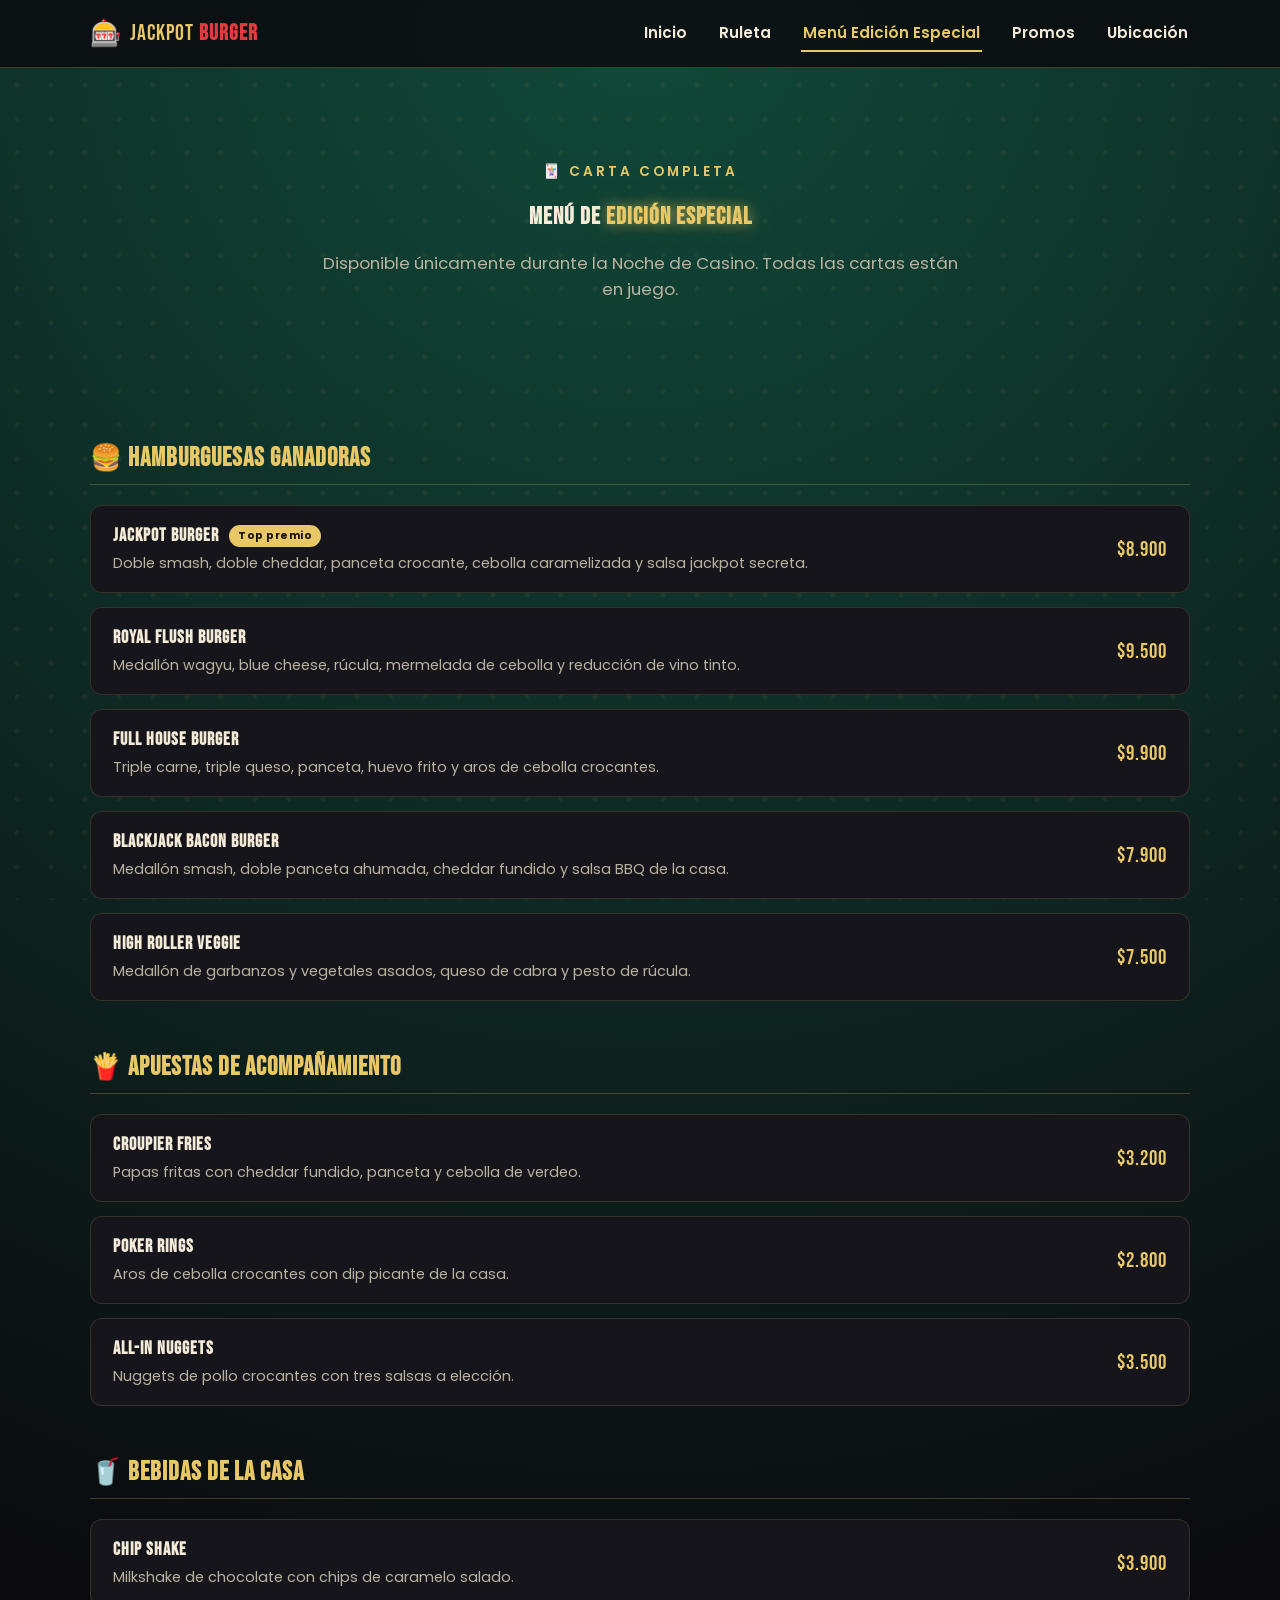
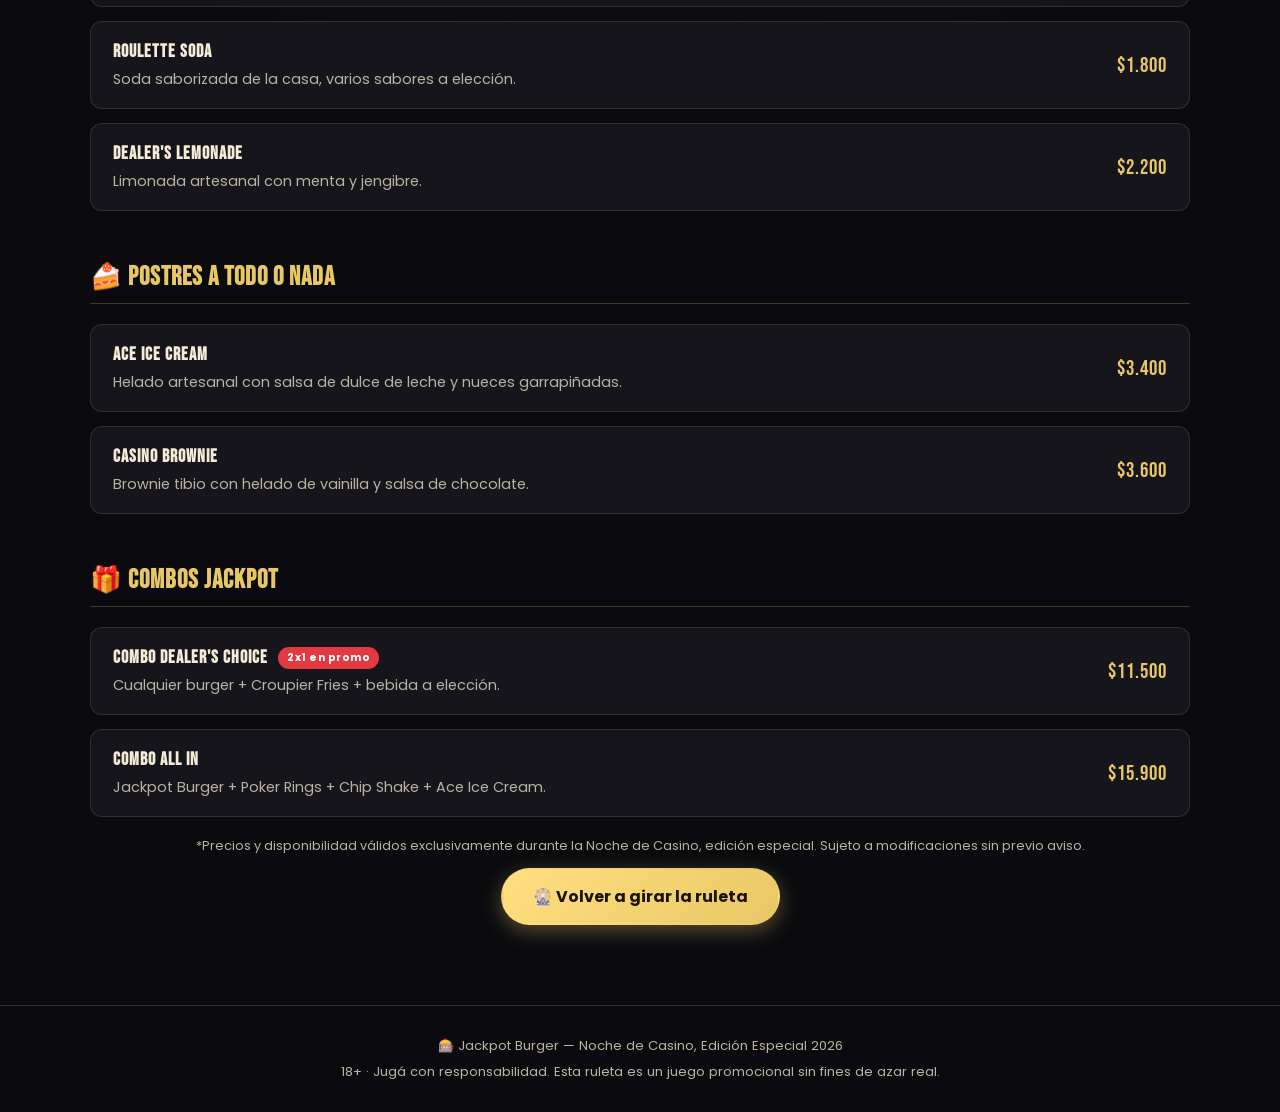
==== menu.html @ f4ffd246 "Add casino-themed landing page for hamburgueseria special edition promo Includes a landing page with" ====
<!DOCTYPE html>
<html lang="es">
<head>
<meta charset="UTF-8">
<meta name="viewport" content="width=device-width, initial-scale=1.0">
<title>Menú Edición Especial | Jackpot Burger</title>
<meta name="description" content="Carta completa de la Noche de Casino: hamburguesas, acompañamientos, bebidas y postres de edición especial.">
<link rel="preconnect" href="https://fonts.googleapis.com">
<link href="https://fonts.googleapis.com/css2?family=Bebas+Neue&family=Poppins:wght@400;600;700&display=swap" rel="stylesheet">
<link rel="stylesheet" href="css/styles.css">
</head>
<body>

<div class="chip-bg" aria-hidden="true"></div>

<header class="site-header">
  <div class="container header-inner">
    <a href="index.html" class="brand">
      <span class="brand-icon">🎰</span>
      <span class="brand-name">Jackpot <strong>Burger</strong></span>
    </a>
    <nav class="main-nav" id="mainNav">
      <a href="index.html">Inicio</a>
      <a href="index.html#ruleta">Ruleta</a>
      <a href="menu.html" class="active">Menú Edición Especial</a>
      <a href="index.html#promos">Promos</a>
      <a href="index.html#contacto">Ubicación</a>
    </nav>
    <button class="nav-toggle" id="navToggle" aria-label="Abrir menú" aria-expanded="false">
      <span></span><span></span><span></span>
    </button>
  </div>
</header>

<main>

  <section class="menu-hero">
    <div class="container">
      <p class="eyebrow">🃏 Carta completa</p>
      <h1>MENÚ DE <span class="glow">EDICIÓN ESPECIAL</span></h1>
      <p class="hero-sub">Disponible únicamente durante la Noche de Casino. Todas las cartas están en juego.</p>
    </div>
  </section>

  <section class="menu-full">
    <div class="container">

      <h2 class="menu-cat-title">🍔 Hamburguesas Ganadoras</h2>
      <div class="menu-list">
        <div class="menu-row">
          <div class="menu-row-info">
            <h3>Jackpot Burger <span class="tag tag-gold">Top premio</span></h3>
            <p>Doble smash, doble cheddar, panceta crocante, cebolla caramelizada y salsa jackpot secreta.</p>
          </div>
          <span class="price">$8.900</span>
        </div>
        <div class="menu-row">
          <div class="menu-row-info">
            <h3>Royal Flush Burger</h3>
            <p>Medallón wagyu, blue cheese, rúcula, mermelada de cebolla y reducción de vino tinto.</p>
          </div>
          <span class="price">$9.500</span>
        </div>
        <div class="menu-row">
          <div class="menu-row-info">
            <h3>Full House Burger</h3>
            <p>Triple carne, triple queso, panceta, huevo frito y aros de cebolla crocantes.</p>
          </div>
          <span class="price">$9.900</span>
        </div>
        <div class="menu-row">
          <div class="menu-row-info">
            <h3>Blackjack Bacon Burger</h3>
            <p>Medallón smash, doble panceta ahumada, cheddar fundido y salsa BBQ de la casa.</p>
          </div>
          <span class="price">$7.900</span>
        </div>
        <div class="menu-row">
          <div class="menu-row-info">
            <h3>High Roller Veggie</h3>
            <p>Medallón de garbanzos y vegetales asados, queso de cabra y pesto de rúcula.</p>
          </div>
          <span class="price">$7.500</span>
        </div>
      </div>

      <h2 class="menu-cat-title">🍟 Apuestas de Acompañamiento</h2>
      <div class="menu-list">
        <div class="menu-row">
          <div class="menu-row-info">
            <h3>Croupier Fries</h3>
            <p>Papas fritas con cheddar fundido, panceta y cebolla de verdeo.</p>
          </div>
          <span class="price">$3.200</span>
        </div>
        <div class="menu-row">
          <div class="menu-row-info">
            <h3>Poker Rings</h3>
            <p>Aros de cebolla crocantes con dip picante de la casa.</p>
          </div>
          <span class="price">$2.800</span>
        </div>
        <div class="menu-row">
          <div class="menu-row-info">
            <h3>All-In Nuggets</h3>
            <p>Nuggets de pollo crocantes con tres salsas a elección.</p>
          </div>
          <span class="price">$3.500</span>
        </div>
      </div>

      <h2 class="menu-cat-title">🥤 Bebidas de la Casa</h2>
      <div class="menu-list">
        <div class="menu-row">
          <div class="menu-row-info">
            <h3>Chip Shake</h3>
            <p>Milkshake de chocolate con chips de caramelo salado.</p>
          </div>
          <span class="price">$3.900</span>
        </div>
        <div class="menu-row">
          <div class="menu-row-info">
            <h3>Roulette Soda</h3>
            <p>Soda saborizada de la casa, varios sabores a elección.</p>
          </div>
          <span class="price">$1.800</span>
        </div>
        <div class="menu-row">
          <div class="menu-row-info">
            <h3>Dealer's Lemonade</h3>
            <p>Limonada artesanal con menta y jengibre.</p>
          </div>
          <span class="price">$2.200</span>
        </div>
      </div>

      <h2 class="menu-cat-title">🍰 Postres a Todo o Nada</h2>
      <div class="menu-list">
        <div class="menu-row">
          <div class="menu-row-info">
            <h3>Ace Ice Cream</h3>
            <p>Helado artesanal con salsa de dulce de leche y nueces garrapiñadas.</p>
          </div>
          <span class="price">$3.400</span>
        </div>
        <div class="menu-row">
          <div class="menu-row-info">
            <h3>Casino Brownie</h3>
            <p>Brownie tibio con helado de vainilla y salsa de chocolate.</p>
          </div>
          <span class="price">$3.600</span>
        </div>
      </div>

      <h2 class="menu-cat-title">🎁 Combos Jackpot</h2>
      <div class="menu-list">
        <div class="menu-row">
          <div class="menu-row-info">
            <h3>Combo Dealer's Choice <span class="tag tag-red">2x1 en promo</span></h3>
            <p>Cualquier burger + Croupier Fries + bebida a elección.</p>
          </div>
          <span class="price">$11.500</span>
        </div>
        <div class="menu-row">
          <div class="menu-row-info">
            <h3>Combo All In</h3>
            <p>Jackpot Burger + Poker Rings + Chip Shake + Ace Ice Cream.</p>
          </div>
          <span class="price">$15.900</span>
        </div>
      </div>

      <p class="terms center">*Precios y disponibilidad válidos exclusivamente durante la Noche de Casino, edición especial. Sujeto a modificaciones sin previo aviso.</p>

      <div class="center-cta">
        <a href="index.html#ruleta" class="btn btn-primary">🎡 Volver a girar la ruleta</a>
      </div>

    </div>
  </section>

</main>

<footer class="site-footer">
  <div class="container footer-inner">
    <span>🎰 Jackpot Burger — Noche de Casino, Edición Especial 2026</span>
    <span>18+ · Jugá con responsabilidad. Esta ruleta es un juego promocional sin fines de azar real.</span>
  </div>
</footer>

<script src="js/main.js"></script>
</body>
</html>
---- css/styles.css ----
:root{
  --black: #0b0b0f;
  --black-2: #16151c;
  --felt: #0d3b2e;
  --felt-2: #114a3a;
  --gold: #e8c766;
  --gold-2: #ffdf80;
  --red: #c1272d;
  --red-2: #e13a41;
  --cream: #f4ecd8;
  --text-muted: #b9b3a0;
  --radius: 16px;
  --shadow: 0 10px 30px rgba(0,0,0,.45);
}

*{box-sizing:border-box;}
html{scroll-behavior:smooth;}
body{
  margin:0;
  background: radial-gradient(circle at 50% 0%, var(--felt-2), var(--black) 60%);
  color:var(--cream);
  font-family:'Poppins', sans-serif;
  overflow-x:hidden;
}

h1,h2,h3,.brand-name,.spin-btn,.price,.promo-code span{
  font-family:'Bebas Neue', sans-serif;
  letter-spacing:1px;
}

.container{
  width:100%;
  max-width:1140px;
  margin:0 auto;
  padding:0 20px;
}

a{color:inherit; text-decoration:none;}
ul{list-style:none; margin:0; padding:0;}

/* decorative chip background */
.chip-bg{
  position:fixed;
  inset:0;
  z-index:-1;
  background-image:
    radial-gradient(circle, rgba(232,199,102,.06) 2px, transparent 3px);
  background-size:34px 34px;
}

/* HEADER */
.site-header{
  position:sticky; top:0; z-index:100;
  background:rgba(11,11,15,.85);
  backdrop-filter:blur(8px);
  border-bottom:1px solid rgba(232,199,102,.25);
}
.header-inner{
  display:flex; align-items:center; justify-content:space-between;
  padding:14px 20px;
}
.brand{display:flex; align-items:center; gap:8px; font-size:1.4rem; color:var(--gold);}
.brand-icon{font-size:1.6rem;}
.brand-name strong{color:var(--red-2);}

.main-nav{display:flex; gap:28px;}
.main-nav a{
  font-weight:600; font-size:.95rem; color:var(--cream);
  padding:6px 2px; border-bottom:2px solid transparent;
  transition:.2s;
}
.main-nav a:hover, .main-nav a.active{color:var(--gold); border-color:var(--gold);}

.nav-toggle{
  display:none; flex-direction:column; gap:5px;
  background:none; border:none; cursor:pointer; padding:6px;
}
.nav-toggle span{width:26px; height:2px; background:var(--gold); display:block;}

/* BUTTONS */
.btn{
  display:inline-block;
  padding:14px 30px;
  border-radius:999px;
  font-weight:700;
  font-size:1rem;
  cursor:pointer;
  border:2px solid transparent;
  transition:transform .15s ease, box-shadow .15s ease;
}
.btn:hover{transform:translateY(-2px);}
.btn-primary{
  background:linear-gradient(135deg, var(--gold-2), var(--gold));
  color:#1a1305;
  box-shadow:0 6px 20px rgba(232,199,102,.35);
}
.btn-outline{
  border-color:var(--gold);
  color:var(--gold);
  background:transparent;
}
.btn-outline:hover{background:rgba(232,199,102,.1);}

/* HERO */
.hero{padding:90px 0 60px; text-align:center;}
.eyebrow{
  color:var(--gold); text-transform:uppercase; letter-spacing:3px;
  font-size:.85rem; font-weight:600; margin-bottom:10px;
}
.hero h1{
  font-size:clamp(2.4rem, 6vw, 4.2rem);
  margin:0 0 18px;
  line-height:1.05;
}
.glow{
  color:var(--gold);
  text-shadow:0 0 12px rgba(232,199,102,.6), 0 0 30px rgba(232,199,102,.35);
}
.hero-sub{
  max-width:640px; margin:0 auto 30px;
  color:var(--text-muted); font-size:1.05rem;
}
.hero-ctas{display:flex; gap:16px; justify-content:center; flex-wrap:wrap;}

/* COUNTDOWN */
.countdown{
  display:flex; gap:14px; justify-content:center; margin:0 auto 34px;
  flex-wrap:wrap;
}
.countdown-item{
  background:var(--black-2);
  border:1px solid rgba(232,199,102,.3);
  border-radius:12px;
  min-width:76px;
  padding:12px 6px;
}
.countdown-item span{
  display:block; font-size:1.8rem; color:var(--gold); font-family:'Bebas Neue';
}
.countdown-item small{color:var(--text-muted); font-size:.7rem; letter-spacing:1px;}

/* SECTION TITLES */
.section-title{
  text-align:center;
  font-size:clamp(1.8rem, 4vw, 2.6rem);
  color:var(--gold);
  margin-bottom:8px;
}
.section-sub{
  text-align:center; color:var(--text-muted);
  max-width:560px; margin:0 auto 40px;
}

/* ROULETTE */
.roulette-section{padding:70px 0; background:rgba(0,0,0,.25);}
.roulette-wrap{
  position:relative;
  max-width:440px; margin:0 auto;
  display:flex; align-items:center; justify-content:center;
  flex-direction:column;
}
#wheelCanvas{
  max-width:100%; height:auto;
  border-radius:50%;
  border:8px solid var(--gold);
  box-shadow:var(--shadow), 0 0 40px rgba(232,199,102,.3);
}
.roulette-pointer{
  position:absolute; top:-6px; left:50%; transform:translateX(-50%);
  width:0; height:0; z-index:5;
  border-left:16px solid transparent;
  border-right:16px solid transparent;
  border-top:26px solid var(--red-2);
  filter:drop-shadow(0 3px 4px rgba(0,0,0,.5));
}
.spin-btn{
  margin-top:-58px;
  width:100px; height:100px; border-radius:50%;
  background:radial-gradient(circle at 35% 30%, var(--red-2), var(--red) 70%);
  color:var(--cream);
  border:4px solid var(--gold);
  font-size:1.1rem;
  cursor:pointer;
  box-shadow:0 8px 18px rgba(0,0,0,.5);
  transition:transform .15s;
  position:relative; z-index:2;
}
.spin-btn:hover:not(:disabled){transform:scale(1.05);}
.spin-btn:disabled{opacity:.6; cursor:not-allowed;}
.roulette-hint{text-align:center; margin-top:18px; color:var(--text-muted);}

/* MODAL */
.modal-overlay{
  position:fixed; inset:0; background:rgba(0,0,0,.75);
  display:flex; align-items:center; justify-content:center;
  z-index:200; padding:20px;
}
.modal-overlay[hidden]{display:none;}
.modal{
  background:linear-gradient(160deg, var(--black-2), var(--felt));
  border:2px solid var(--gold);
  border-radius:var(--radius);
  padding:36px 30px;
  max-width:420px; width:100%;
  text-align:center;
  position:relative;
  box-shadow:0 0 60px rgba(232,199,102,.25);
}
.modal-close{
  position:absolute; top:10px; right:14px;
  background:none; border:none; color:var(--cream);
  font-size:1.6rem; cursor:pointer;
}
.modal-eyebrow{color:var(--gold); font-weight:600; margin:0 0 6px;}
.modal h3{margin:0 0 10px; font-size:1.6rem;}
.modal-prize{font-size:1.5rem; color:var(--gold-2); font-weight:700; margin:0 0 18px;}
.promo-code{
  display:flex; align-items:center; justify-content:center; gap:12px;
  background:rgba(0,0,0,.4);
  border:1px dashed var(--gold);
  border-radius:10px;
  padding:12px 16px; margin-bottom:14px;
}
.promo-code span{font-size:1.4rem; letter-spacing:3px; color:var(--gold);}
.promo-code button{
  background:var(--gold); border:none; border-radius:8px;
  padding:8px 14px; font-weight:700; cursor:pointer;
}
.modal-note{font-size:.85rem; color:var(--text-muted); margin-bottom:18px;}
.modal-btn{width:100%;}

/* FEATURED MENU CARDS */
.featured-menu{padding:80px 0;}
.card-grid{
  display:grid; grid-template-columns:repeat(auto-fit, minmax(260px,1fr));
  gap:24px; margin-bottom:40px;
}
.menu-card{
  background:var(--black-2);
  border:1px solid rgba(232,199,102,.25);
  border-radius:var(--radius);
  padding:26px;
  position:relative;
  transition:transform .2s, box-shadow .2s;
}
.menu-card:hover{transform:translateY(-6px); box-shadow:var(--shadow);}
.card-badge{
  display:inline-block; font-size:.75rem; color:var(--gold);
  border:1px solid var(--gold); border-radius:999px;
  padding:3px 10px; margin-bottom:12px;
}
.menu-card h3{margin:0 0 10px; color:var(--cream); font-size:1.4rem;}
.menu-card p{color:var(--text-muted); font-size:.92rem; line-height:1.5; margin-bottom:16px;}
.menu-card .price{color:var(--gold); font-size:1.4rem;}
.center-cta{text-align:center;}

/* PROMOS */
.promos{padding:80px 0; background:rgba(0,0,0,.25);}
.promo-grid{
  display:grid; grid-template-columns:repeat(auto-fit,minmax(240px,1fr));
  gap:24px; margin-bottom:24px;
}
.promo-item{
  text-align:center; background:var(--black-2);
  border-radius:var(--radius); padding:30px 20px;
  border:1px solid rgba(232,199,102,.2);
}
.promo-icon{font-size:2.4rem; display:block; margin-bottom:12px;}
.promo-item h3{margin:0 0 8px; color:var(--gold-2);}
.promo-item p{color:var(--text-muted); font-size:.92rem;}
.terms{text-align:center; color:var(--text-muted); font-size:.8rem;}
.terms.center{margin-top:20px;}

/* CONTACT */
.contact{padding:80px 0;}
.contact-inner{
  display:grid; grid-template-columns:1fr 1fr; gap:50px; align-items:start;
}
.contact-list li{margin-bottom:12px; color:var(--text-muted);}
.contact-card{
  background:var(--black-2); border:1px solid rgba(232,199,102,.25);
  border-radius:var(--radius); padding:30px;
}
.contact-card h3{color:var(--gold); margin-top:0;}
.reserve-form{display:flex; flex-direction:column; gap:14px;}
.reserve-form input{
  padding:12px 14px; border-radius:10px; border:1px solid rgba(232,199,102,.3);
  background:rgba(255,255,255,.05); color:var(--cream); font-family:inherit;
}
.reserve-form input::placeholder{color:var(--text-muted);}
.form-note{color:var(--gold-2); font-size:.9rem; margin-top:8px; min-height:1.2em;}

/* FOOTER */
.site-footer{
  padding:30px 0; border-top:1px solid rgba(232,199,102,.2);
  background:var(--black);
}
.footer-inner{
  display:flex; flex-direction:column; gap:6px; align-items:center;
  text-align:center; color:var(--text-muted); font-size:.82rem;
}

/* MENU PAGE */
.menu-hero{padding:80px 0 40px; text-align:center;}
.menu-full{padding:20px 0 80px;}
.menu-cat-title{
  color:var(--gold); font-size:1.6rem; margin:50px 0 20px;
  border-bottom:1px solid rgba(232,199,102,.25); padding-bottom:10px;
}
.menu-list{display:flex; flex-direction:column; gap:14px;}
.menu-row{
  display:flex; justify-content:space-between; align-items:center; gap:20px;
  background:var(--black-2);
  border:1px solid rgba(232,199,102,.15);
  border-radius:12px;
  padding:18px 22px;
  transition:border-color .2s;
}
.menu-row:hover{border-color:rgba(232,199,102,.5);}
.menu-row-info h3{margin:0 0 6px; font-size:1.15rem; color:var(--cream); display:flex; align-items:center; gap:10px; flex-wrap:wrap;}
.menu-row-info p{margin:0; color:var(--text-muted); font-size:.9rem;}
.menu-row .price{color:var(--gold); font-size:1.3rem; white-space:nowrap;}
.tag{
  font-family:'Poppins',sans-serif; font-size:.65rem; font-weight:700;
  padding:3px 9px; border-radius:999px; letter-spacing:.5px;
}
.tag-gold{background:var(--gold); color:#1a1305;}
.tag-red{background:var(--red-2); color:#fff;}

/* RESPONSIVE */
@media (max-width: 860px){
  .contact-inner{grid-template-columns:1fr;}
}
@media (max-width: 760px){
  .nav-toggle{display:flex;}
  .main-nav{
    position:absolute; top:100%; left:0; right:0;
    background:var(--black-2);
    flex-direction:column; gap:0;
    max-height:0; overflow:hidden;
    transition:max-height .3s ease;
    border-bottom:1px solid rgba(232,199,102,.25);
  }
  .main-nav.open{max-height:320px;}
  .main-nav a{padding:16px 24px; border-bottom:1px solid rgba(255,255,255,.05);}
  .menu-row{flex-direction:column; align-items:flex-start;}
}
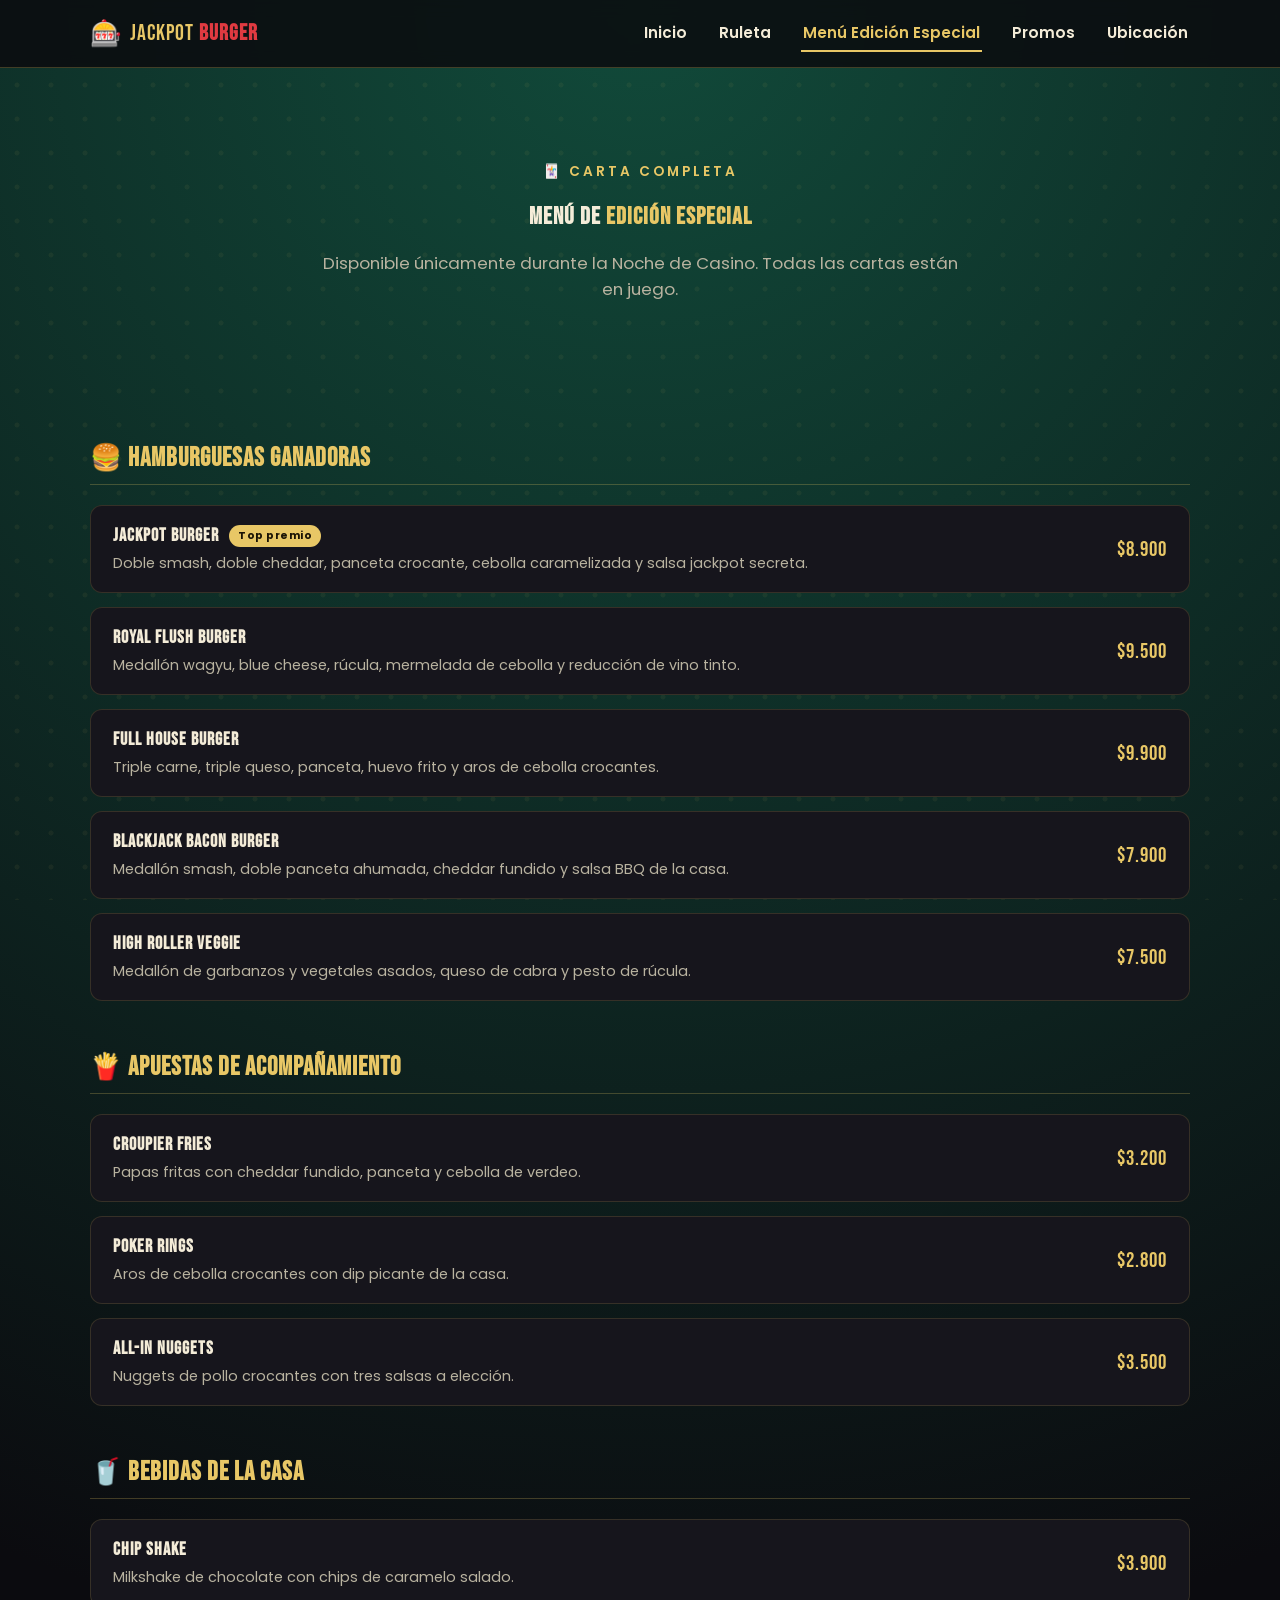
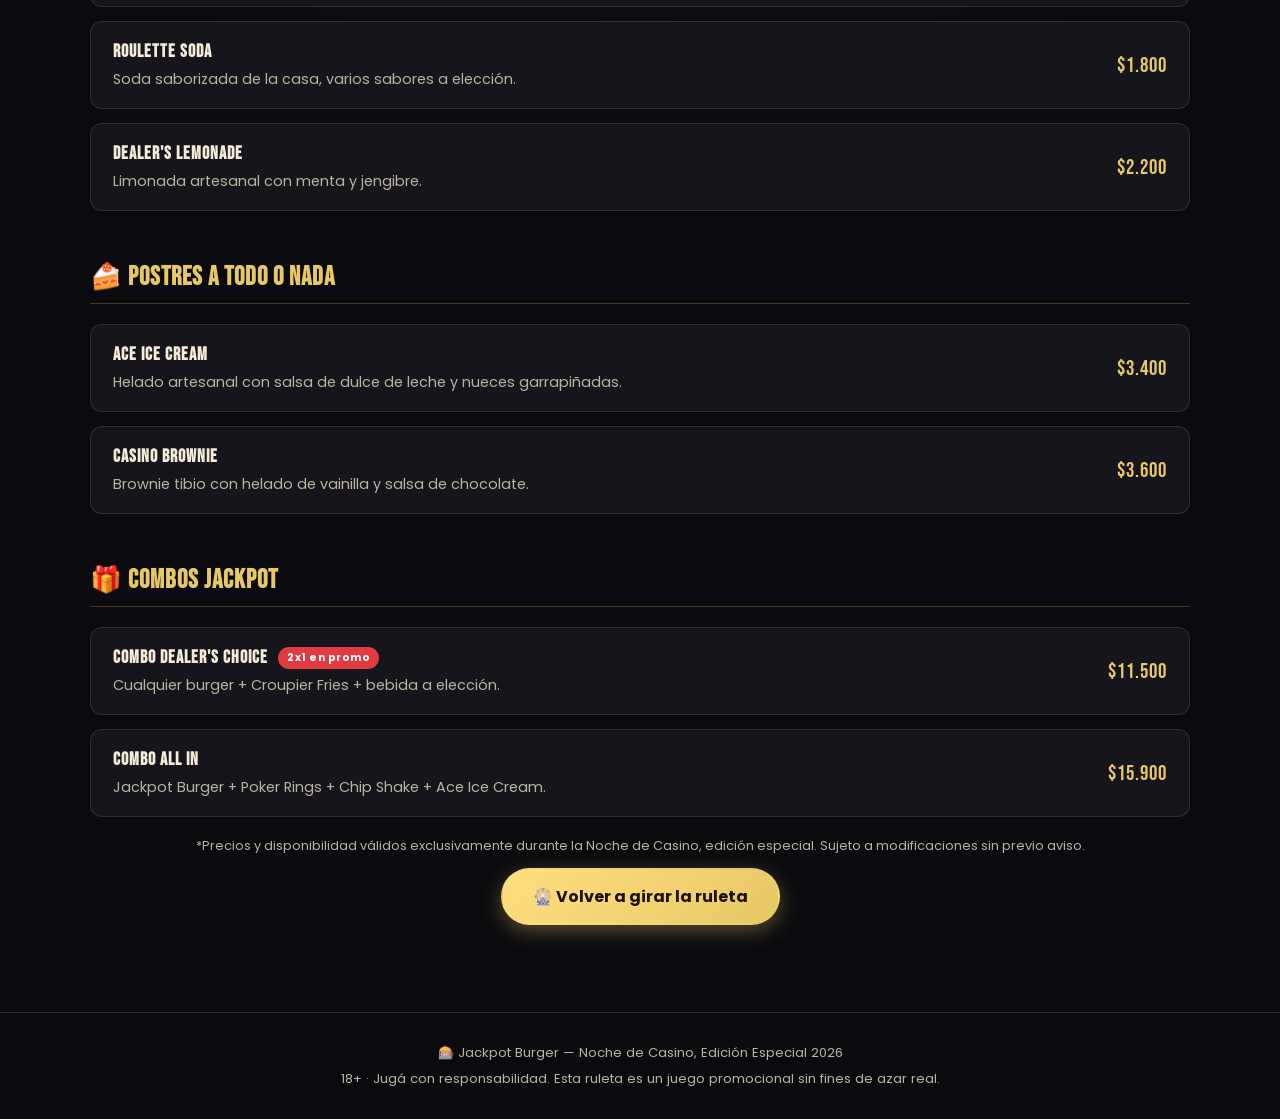
==== commit 84682d0d: "Add immersive scroll effects: reveal animations, tilt cards, ambient casino motion Adds scroll-trigg" ====
--- a/menu.html
+++ b/menu.html
@@ -11,7 +11,20 @@
 </head>
 <body>
 
+<div class="scroll-progress" id="scrollProgress"></div>
 <div class="chip-bg" aria-hidden="true"></div>
+<div class="suits-field" aria-hidden="true">
+  <span class="suit suit-gold">♠</span>
+  <span class="suit suit-red">♥</span>
+  <span class="suit suit-gold">♣</span>
+  <span class="suit suit-red">♦</span>
+  <span class="suit suit-gold">♠</span>
+  <span class="suit suit-red">♥</span>
+  <span class="suit suit-gold">♣</span>
+  <span class="suit suit-red">♦</span>
+  <span class="suit suit-gold">♠</span>
+  <span class="suit suit-red">♦</span>
+</div>
 
 <header class="site-header">
   <div class="container header-inner">
@@ -45,37 +58,37 @@
   <section class="menu-full">
     <div class="container">
 
-      <h2 class="menu-cat-title">🍔 Hamburguesas Ganadoras</h2>
-      <div class="menu-list">
-        <div class="menu-row">
+      <h2 class="menu-cat-title" data-reveal>🍔 Hamburguesas Ganadoras</h2>
+      <div class="menu-list">
+        <div class="menu-row" data-reveal>
           <div class="menu-row-info">
             <h3>Jackpot Burger <span class="tag tag-gold">Top premio</span></h3>
             <p>Doble smash, doble cheddar, panceta crocante, cebolla caramelizada y salsa jackpot secreta.</p>
           </div>
           <span class="price">$8.900</span>
         </div>
-        <div class="menu-row">
+        <div class="menu-row" data-reveal>
           <div class="menu-row-info">
             <h3>Royal Flush Burger</h3>
             <p>Medallón wagyu, blue cheese, rúcula, mermelada de cebolla y reducción de vino tinto.</p>
           </div>
           <span class="price">$9.500</span>
         </div>
-        <div class="menu-row">
+        <div class="menu-row" data-reveal>
           <div class="menu-row-info">
             <h3>Full House Burger</h3>
             <p>Triple carne, triple queso, panceta, huevo frito y aros de cebolla crocantes.</p>
           </div>
           <span class="price">$9.900</span>
         </div>
-        <div class="menu-row">
+        <div class="menu-row" data-reveal>
           <div class="menu-row-info">
             <h3>Blackjack Bacon Burger</h3>
             <p>Medallón smash, doble panceta ahumada, cheddar fundido y salsa BBQ de la casa.</p>
           </div>
           <span class="price">$7.900</span>
         </div>
-        <div class="menu-row">
+        <div class="menu-row" data-reveal>
           <div class="menu-row-info">
             <h3>High Roller Veggie</h3>
             <p>Medallón de garbanzos y vegetales asados, queso de cabra y pesto de rúcula.</p>
@@ -84,23 +97,23 @@
         </div>
       </div>
 
-      <h2 class="menu-cat-title">🍟 Apuestas de Acompañamiento</h2>
-      <div class="menu-list">
-        <div class="menu-row">
+      <h2 class="menu-cat-title" data-reveal>🍟 Apuestas de Acompañamiento</h2>
+      <div class="menu-list">
+        <div class="menu-row" data-reveal>
           <div class="menu-row-info">
             <h3>Croupier Fries</h3>
             <p>Papas fritas con cheddar fundido, panceta y cebolla de verdeo.</p>
           </div>
           <span class="price">$3.200</span>
         </div>
-        <div class="menu-row">
+        <div class="menu-row" data-reveal>
           <div class="menu-row-info">
             <h3>Poker Rings</h3>
             <p>Aros de cebolla crocantes con dip picante de la casa.</p>
           </div>
           <span class="price">$2.800</span>
         </div>
-        <div class="menu-row">
+        <div class="menu-row" data-reveal>
           <div class="menu-row-info">
             <h3>All-In Nuggets</h3>
             <p>Nuggets de pollo crocantes con tres salsas a elección.</p>
@@ -109,23 +122,23 @@
         </div>
       </div>
 
-      <h2 class="menu-cat-title">🥤 Bebidas de la Casa</h2>
-      <div class="menu-list">
-        <div class="menu-row">
+      <h2 class="menu-cat-title" data-reveal>🥤 Bebidas de la Casa</h2>
+      <div class="menu-list">
+        <div class="menu-row" data-reveal>
           <div class="menu-row-info">
             <h3>Chip Shake</h3>
             <p>Milkshake de chocolate con chips de caramelo salado.</p>
           </div>
           <span class="price">$3.900</span>
         </div>
-        <div class="menu-row">
+        <div class="menu-row" data-reveal>
           <div class="menu-row-info">
             <h3>Roulette Soda</h3>
             <p>Soda saborizada de la casa, varios sabores a elección.</p>
           </div>
           <span class="price">$1.800</span>
         </div>
-        <div class="menu-row">
+        <div class="menu-row" data-reveal>
           <div class="menu-row-info">
             <h3>Dealer's Lemonade</h3>
             <p>Limonada artesanal con menta y jengibre.</p>
@@ -134,16 +147,16 @@
         </div>
       </div>
 
-      <h2 class="menu-cat-title">🍰 Postres a Todo o Nada</h2>
-      <div class="menu-list">
-        <div class="menu-row">
+      <h2 class="menu-cat-title" data-reveal>🍰 Postres a Todo o Nada</h2>
+      <div class="menu-list">
+        <div class="menu-row" data-reveal>
           <div class="menu-row-info">
             <h3>Ace Ice Cream</h3>
             <p>Helado artesanal con salsa de dulce de leche y nueces garrapiñadas.</p>
           </div>
           <span class="price">$3.400</span>
         </div>
-        <div class="menu-row">
+        <div class="menu-row" data-reveal>
           <div class="menu-row-info">
             <h3>Casino Brownie</h3>
             <p>Brownie tibio con helado de vainilla y salsa de chocolate.</p>
@@ -152,16 +165,16 @@
         </div>
       </div>
 
-      <h2 class="menu-cat-title">🎁 Combos Jackpot</h2>
-      <div class="menu-list">
-        <div class="menu-row">
+      <h2 class="menu-cat-title" data-reveal>🎁 Combos Jackpot</h2>
+      <div class="menu-list">
+        <div class="menu-row" data-reveal>
           <div class="menu-row-info">
             <h3>Combo Dealer's Choice <span class="tag tag-red">2x1 en promo</span></h3>
             <p>Cualquier burger + Croupier Fries + bebida a elección.</p>
           </div>
           <span class="price">$11.500</span>
         </div>
-        <div class="menu-row">
+        <div class="menu-row" data-reveal>
           <div class="menu-row-info">
             <h3>Combo All In</h3>
             <p>Jackpot Burger + Poker Rings + Chip Shake + Ace Ice Cream.</p>
@@ -170,9 +183,9 @@
         </div>
       </div>
 
-      <p class="terms center">*Precios y disponibilidad válidos exclusivamente durante la Noche de Casino, edición especial. Sujeto a modificaciones sin previo aviso.</p>
-
-      <div class="center-cta">
+      <p class="terms center" data-reveal>*Precios y disponibilidad válidos exclusivamente durante la Noche de Casino, edición especial. Sujeto a modificaciones sin previo aviso.</p>
+
+      <div class="center-cta" data-reveal>
         <a href="index.html#ruleta" class="btn btn-primary">🎡 Volver a girar la ruleta</a>
       </div>
 
@@ -189,5 +202,6 @@
 </footer>
 
 <script src="js/main.js"></script>
+<script src="js/scroll-effects.js"></script>
 </body>
 </html>
--- a/css/styles.css
+++ b/css/styles.css
@@ -58,7 +58,71 @@
 .header-inner{
   display:flex; align-items:center; justify-content:space-between;
   padding:14px 20px;
-}
+  transition:padding .25s ease;
+}
+.site-header{transition:box-shadow .25s ease, background .25s ease;}
+.site-header.scrolled{box-shadow:0 8px 24px rgba(0,0,0,.5);}
+.site-header.scrolled .header-inner{padding:8px 20px;}
+
+/* SCROLL PROGRESS BAR */
+.scroll-progress{
+  position:fixed; top:0; left:0; height:3px; width:0%;
+  background:linear-gradient(90deg, var(--red-2), var(--gold), var(--gold-2));
+  z-index:300;
+  box-shadow:0 0 8px rgba(232,199,102,.6);
+}
+
+/* FLOATING SUITS AMBIENCE */
+.suits-field{
+  position:fixed; inset:0; z-index:-1; overflow:hidden; pointer-events:none;
+}
+.suits-field .suit{
+  position:absolute;
+  bottom:-10%;
+  font-size:2.2rem;
+  animation:suitDrift linear infinite;
+}
+.suit-gold{color:rgba(232,199,102,.14);}
+.suit-red{color:rgba(225,58,65,.14);}
+.suits-field .suit:nth-child(1){left:4%;  font-size:2.6rem; animation-duration:22s; animation-delay:0s;}
+.suits-field .suit:nth-child(2){left:14%; font-size:1.8rem; animation-duration:17s; animation-delay:2s;}
+.suits-field .suit:nth-child(3){left:24%; font-size:2.2rem; animation-duration:26s; animation-delay:5s;}
+.suits-field .suit:nth-child(4){left:38%; font-size:1.6rem; animation-duration:19s; animation-delay:1s;}
+.suits-field .suit:nth-child(5){left:50%; font-size:2.8rem; animation-duration:24s; animation-delay:7s;}
+.suits-field .suit:nth-child(6){left:62%; font-size:1.9rem; animation-duration:18s; animation-delay:3s;}
+.suits-field .suit:nth-child(7){left:74%; font-size:2.4rem; animation-duration:23s; animation-delay:6s;}
+.suits-field .suit:nth-child(8){left:84%; font-size:1.7rem; animation-duration:20s; animation-delay:4s;}
+.suits-field .suit:nth-child(9){left:92%; font-size:2.1rem; animation-duration:25s; animation-delay:8s;}
+.suits-field .suit:nth-child(10){left:68%; font-size:1.5rem; animation-duration:16s; animation-delay:10s;}
+
+@keyframes suitDrift{
+  0%{transform:translateY(0) rotate(0deg); opacity:0;}
+  10%{opacity:1;}
+  90%{opacity:1;}
+  100%{transform:translateY(-115vh) rotate(30deg); opacity:0;}
+}
+
+/* SCROLL REVEAL */
+[data-reveal]{
+  opacity:0;
+  transform:translateY(42px);
+  transition:opacity .7s ease, transform .7s cubic-bezier(.16,.8,.3,1);
+}
+[data-reveal].is-visible{
+  opacity:1;
+  transform:translateY(0);
+}
+.card-grid > .menu-card:nth-child(1){transition-delay:.05s;}
+.card-grid > .menu-card:nth-child(2){transition-delay:.18s;}
+.card-grid > .menu-card:nth-child(3){transition-delay:.31s;}
+.promo-grid > .promo-item:nth-child(1){transition-delay:.05s;}
+.promo-grid > .promo-item:nth-child(2){transition-delay:.18s;}
+.promo-grid > .promo-item:nth-child(3){transition-delay:.31s;}
+.menu-list > .menu-row:nth-child(1){transition-delay:.03s;}
+.menu-list > .menu-row:nth-child(2){transition-delay:.11s;}
+.menu-list > .menu-row:nth-child(3){transition-delay:.19s;}
+.menu-list > .menu-row:nth-child(4){transition-delay:.27s;}
+.menu-list > .menu-row:nth-child(5){transition-delay:.35s;}
 .brand{display:flex; align-items:center; gap:8px; font-size:1.4rem; color:var(--gold);}
 .brand-icon{font-size:1.6rem;}
 .brand-name strong{color:var(--red-2);}
@@ -79,6 +143,7 @@
 
 /* BUTTONS */
 .btn{
+  position:relative;
   display:inline-block;
   padding:14px 30px;
   border-radius:999px;
@@ -86,9 +151,19 @@
   font-size:1rem;
   cursor:pointer;
   border:2px solid transparent;
+  overflow:hidden;
   transition:transform .15s ease, box-shadow .15s ease;
 }
 .btn:hover{transform:translateY(-2px);}
+.btn::after{
+  content:'';
+  position:absolute; top:0; left:-60%;
+  width:40%; height:100%;
+  background:linear-gradient(120deg, transparent, rgba(255,255,255,.55), transparent);
+  transform:skewX(-20deg);
+  transition:left .6s ease;
+}
+.btn:hover::after{left:130%;}
 .btn-primary{
   background:linear-gradient(135deg, var(--gold-2), var(--gold));
   color:#1a1305;
@@ -114,13 +189,27 @@
 }
 .glow{
   color:var(--gold);
-  text-shadow:0 0 12px rgba(232,199,102,.6), 0 0 30px rgba(232,199,102,.35);
+  animation:neonPulse 2.6s ease-in-out infinite;
+}
+@keyframes neonPulse{
+  0%,100%{text-shadow:0 0 12px rgba(232,199,102,.6), 0 0 30px rgba(232,199,102,.35);}
+  50%{text-shadow:0 0 20px rgba(232,199,102,.95), 0 0 46px rgba(232,199,102,.55);}
 }
 .hero-sub{
   max-width:640px; margin:0 auto 30px;
   color:var(--text-muted); font-size:1.05rem;
 }
 .hero-ctas{display:flex; gap:16px; justify-content:center; flex-wrap:wrap;}
+
+@keyframes fadeInUp{
+  from{opacity:0; transform:translateY(28px);}
+  to{opacity:1; transform:translateY(0);}
+}
+.hero .eyebrow, .menu-hero .eyebrow{animation:fadeInUp .8s ease both;}
+.hero h1, .menu-hero h1{animation:fadeInUp .9s ease .15s both;}
+.hero .hero-sub, .menu-hero .hero-sub{animation:fadeInUp .9s ease .3s both;}
+.hero .countdown{animation:fadeInUp .9s ease .45s both;}
+.hero .hero-ctas{animation:fadeInUp .9s ease .6s both;}
 
 /* COUNTDOWN */
 .countdown{
@@ -146,13 +235,39 @@
   color:var(--gold);
   margin-bottom:8px;
 }
+.section-title::after{
+  content:'';
+  display:block;
+  width:70px; height:3px;
+  margin:14px auto 0;
+  border-radius:2px;
+  background:linear-gradient(90deg, var(--red-2), var(--gold), var(--gold-2));
+}
 .section-sub{
   text-align:center; color:var(--text-muted);
   max-width:560px; margin:0 auto 40px;
 }
 
 /* ROULETTE */
-.roulette-section{padding:70px 0; background:rgba(0,0,0,.25);}
+.roulette-section{
+  position:relative;
+  padding:70px 0;
+  background:rgba(0,0,0,.25);
+  overflow:hidden;
+}
+.roulette-section::before{
+  content:'';
+  position:absolute;
+  inset:-50%;
+  background:conic-gradient(from 0deg, transparent 0deg, rgba(232,199,102,.10) 50deg, transparent 130deg, transparent 360deg);
+  animation:spotlightSpin 14s linear infinite;
+  z-index:0;
+}
+@keyframes spotlightSpin{
+  from{transform:rotate(0deg);}
+  to{transform:rotate(360deg);}
+}
+.roulette-section .container{position:relative; z-index:1;}
 .roulette-wrap{
   position:relative;
   max-width:440px; margin:0 auto;
@@ -234,6 +349,7 @@
 .card-grid{
   display:grid; grid-template-columns:repeat(auto-fit, minmax(260px,1fr));
   gap:24px; margin-bottom:40px;
+  perspective:1000px;
 }
 .menu-card{
   background:var(--black-2);
@@ -241,7 +357,8 @@
   border-radius:var(--radius);
   padding:26px;
   position:relative;
-  transition:transform .2s, box-shadow .2s;
+  will-change:transform;
+  transition:opacity .6s ease, transform .3s cubic-bezier(.16,.8,.3,1), box-shadow .3s ease;
 }
 .menu-card:hover{transform:translateY(-6px); box-shadow:var(--shadow);}
 .card-badge{
@@ -259,12 +376,16 @@
 .promo-grid{
   display:grid; grid-template-columns:repeat(auto-fit,minmax(240px,1fr));
   gap:24px; margin-bottom:24px;
+  perspective:1000px;
 }
 .promo-item{
   text-align:center; background:var(--black-2);
   border-radius:var(--radius); padding:30px 20px;
   border:1px solid rgba(232,199,102,.2);
-}
+  will-change:transform;
+  transition:opacity .6s ease, transform .3s cubic-bezier(.16,.8,.3,1), box-shadow .3s ease;
+}
+.promo-item:hover{box-shadow:var(--shadow);}
 .promo-icon{font-size:2.4rem; display:block; margin-bottom:12px;}
 .promo-item h3{margin:0 0 8px; color:var(--gold-2);}
 .promo-item p{color:var(--text-muted); font-size:.92rem;}
@@ -314,7 +435,7 @@
   border:1px solid rgba(232,199,102,.15);
   border-radius:12px;
   padding:18px 22px;
-  transition:border-color .2s;
+  transition:border-color .2s, opacity .6s ease, transform .6s cubic-bezier(.16,.8,.3,1);
 }
 .menu-row:hover{border-color:rgba(232,199,102,.5);}
 .menu-row-info h3{margin:0 0 6px; font-size:1.15rem; color:var(--cream); display:flex; align-items:center; gap:10px; flex-wrap:wrap;}
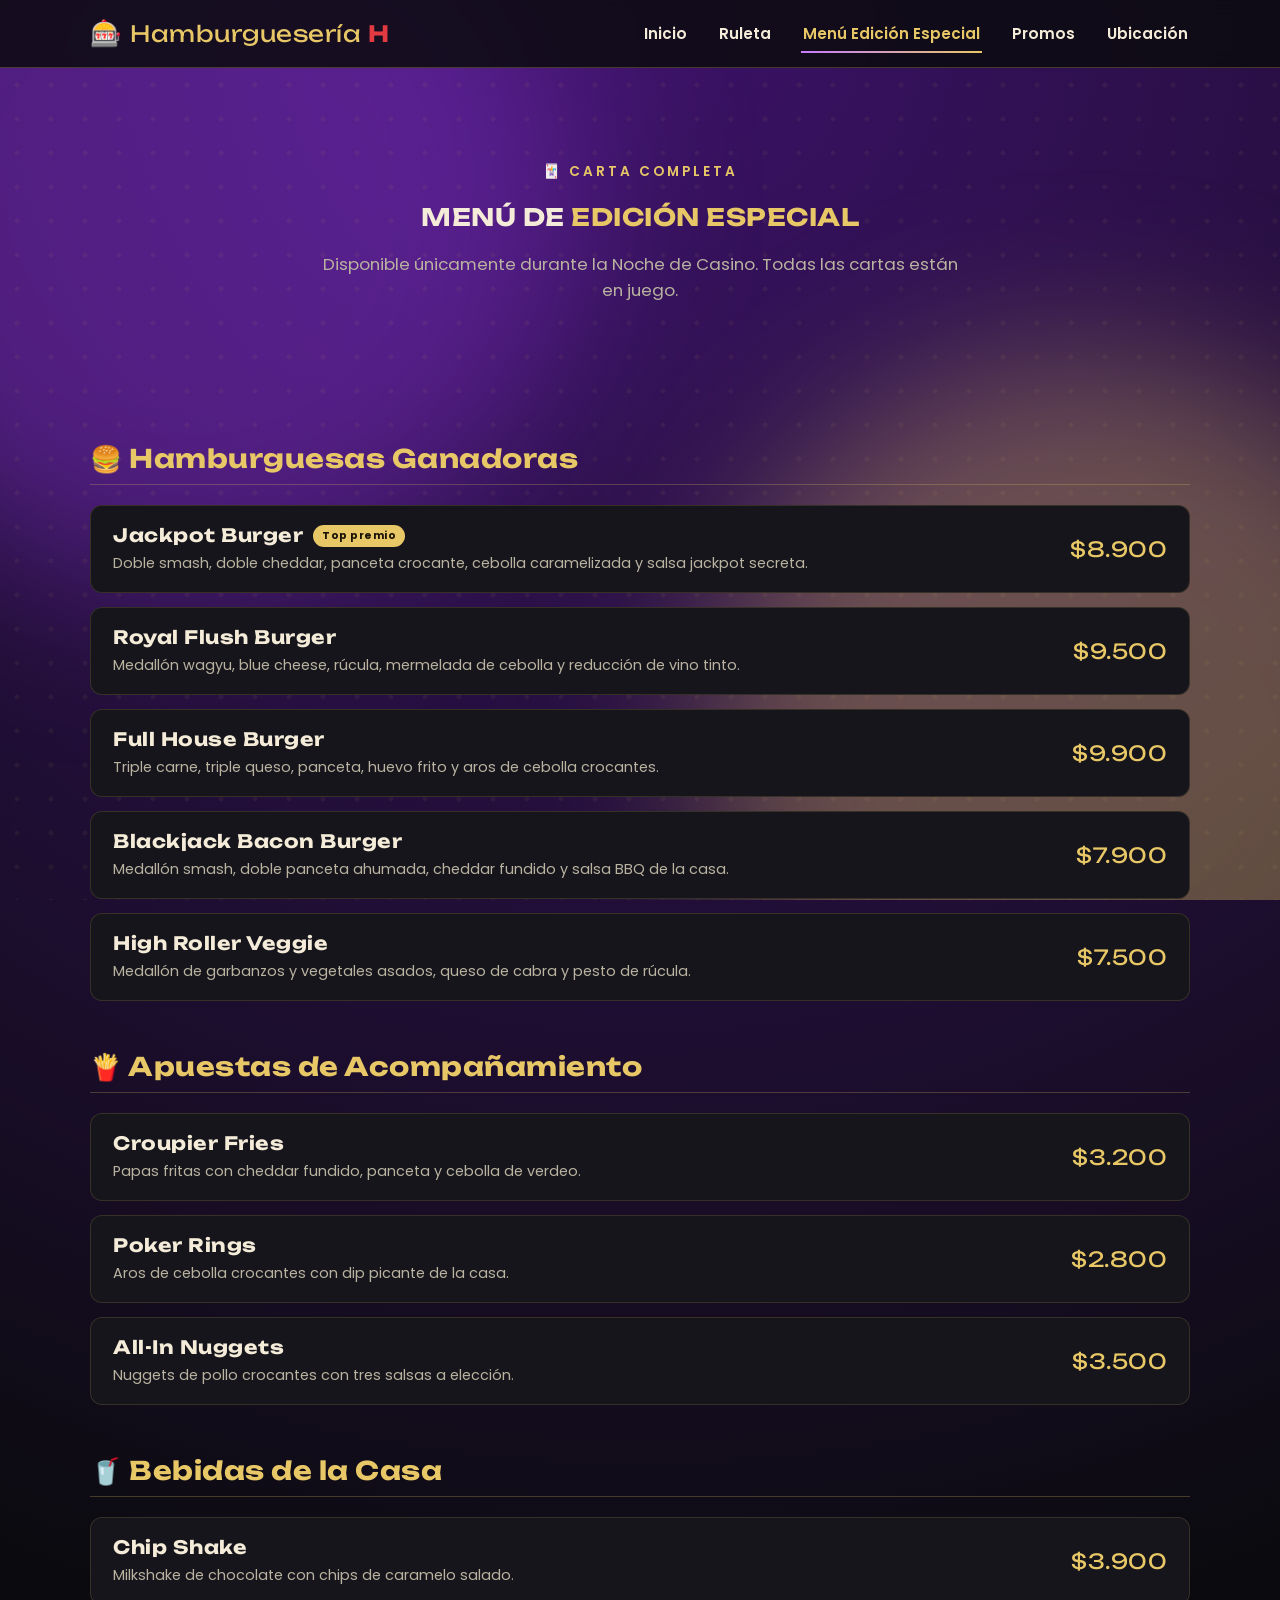
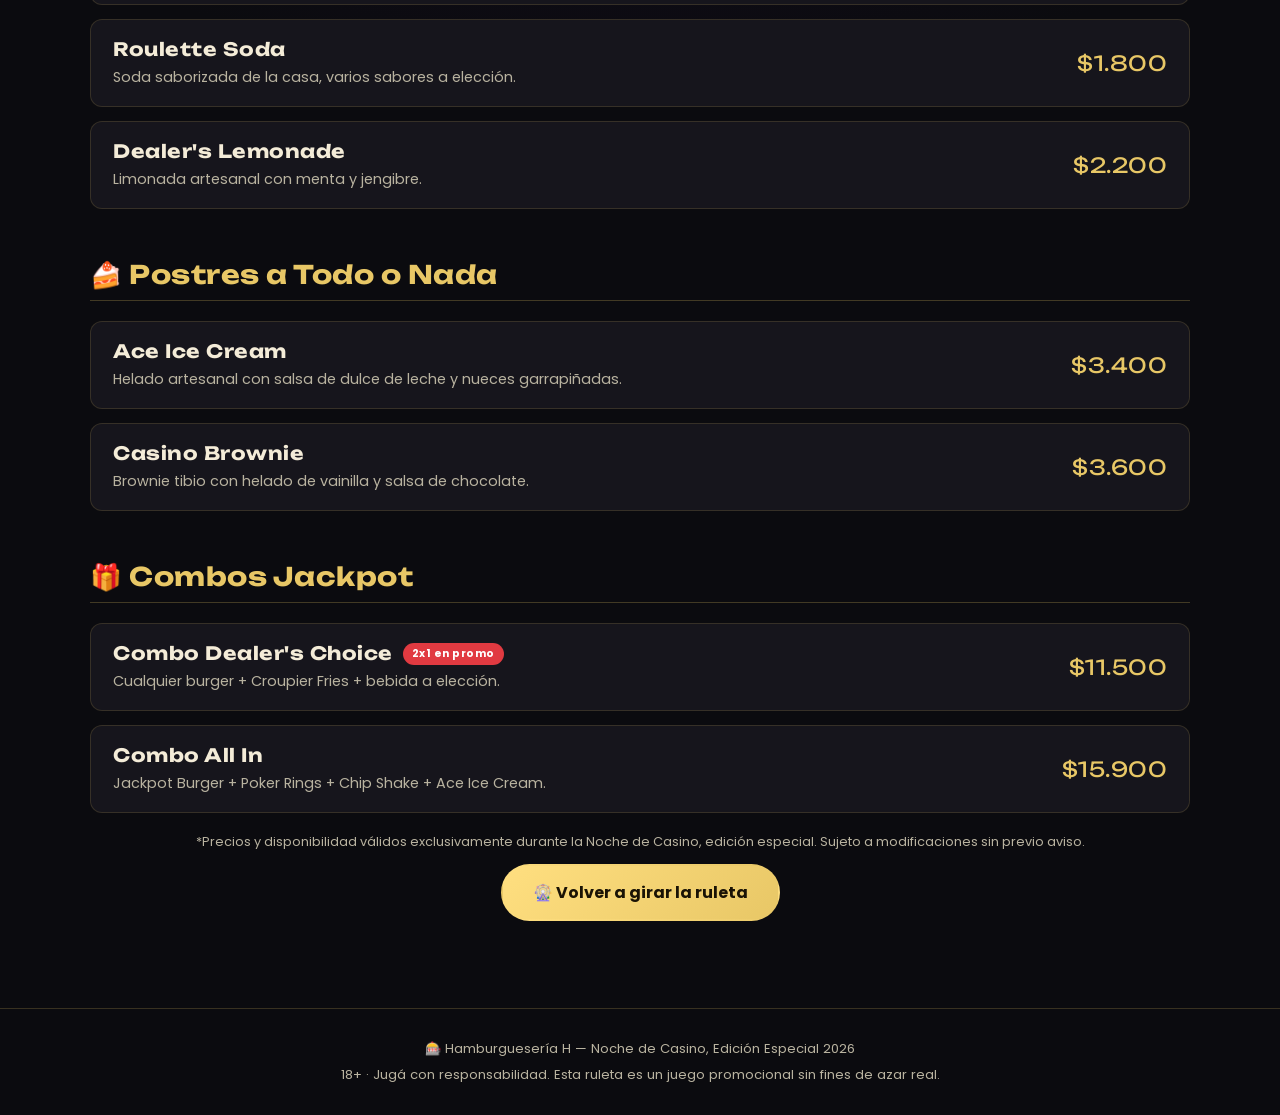
==== commit 493261e5: "Rebrand to Hamburguesería H with vibrant violet/gold palette and playful motion Swaps the placeholde" ====
--- a/menu.html
+++ b/menu.html
@@ -3,25 +3,26 @@
 <head>
 <meta charset="UTF-8">
 <meta name="viewport" content="width=device-width, initial-scale=1.0">
-<title>Menú Edición Especial | Jackpot Burger</title>
+<title>Menú Edición Especial | Hamburguesería H</title>
 <meta name="description" content="Carta completa de la Noche de Casino: hamburguesas, acompañamientos, bebidas y postres de edición especial.">
 <link rel="preconnect" href="https://fonts.googleapis.com">
-<link href="https://fonts.googleapis.com/css2?family=Bebas+Neue&family=Poppins:wght@400;600;700&display=swap" rel="stylesheet">
+<link href="https://fonts.googleapis.com/css2?family=Unbounded:wght@400;600;700;800;900&family=Poppins:wght@400;600;700&display=swap" rel="stylesheet">
 <link rel="stylesheet" href="css/styles.css">
 </head>
 <body>
 
 <div class="scroll-progress" id="scrollProgress"></div>
+<div class="aurora-bg" aria-hidden="true"></div>
 <div class="chip-bg" aria-hidden="true"></div>
 <div class="suits-field" aria-hidden="true">
   <span class="suit suit-gold">♠</span>
+  <span class="suit suit-violet">♥</span>
+  <span class="suit suit-gold">♣</span>
+  <span class="suit suit-red">♦</span>
+  <span class="suit suit-violet">♠</span>
   <span class="suit suit-red">♥</span>
   <span class="suit suit-gold">♣</span>
-  <span class="suit suit-red">♦</span>
-  <span class="suit suit-gold">♠</span>
-  <span class="suit suit-red">♥</span>
-  <span class="suit suit-gold">♣</span>
-  <span class="suit suit-red">♦</span>
+  <span class="suit suit-violet">♦</span>
   <span class="suit suit-gold">♠</span>
   <span class="suit suit-red">♦</span>
 </div>
@@ -30,7 +31,7 @@
   <div class="container header-inner">
     <a href="index.html" class="brand">
       <span class="brand-icon">🎰</span>
-      <span class="brand-name">Jackpot <strong>Burger</strong></span>
+      <span class="brand-name">Hamburguesería <strong>H</strong></span>
     </a>
     <nav class="main-nav" id="mainNav">
       <a href="index.html">Inicio</a>
@@ -196,7 +197,7 @@
 
 <footer class="site-footer">
   <div class="container footer-inner">
-    <span>🎰 Jackpot Burger — Noche de Casino, Edición Especial 2026</span>
+    <span>🎰 Hamburguesería H — Noche de Casino, Edición Especial 2026</span>
     <span>18+ · Jugá con responsabilidad. Esta ruleta es un juego promocional sin fines de azar real.</span>
   </div>
 </footer>
--- a/css/styles.css
+++ b/css/styles.css
@@ -1,8 +1,10 @@
 :root{
   --black: #0b0b0f;
   --black-2: #16151c;
-  --felt: #0d3b2e;
-  --felt-2: #114a3a;
+  --violet-deep: #240b3f;
+  --violet-mid: #3c1268;
+  --violet: #9d3bf2;
+  --violet-2: #c77bff;
   --gold: #e8c766;
   --gold-2: #ffdf80;
   --red: #c1272d;
@@ -11,21 +13,56 @@
   --text-muted: #b9b3a0;
   --radius: 16px;
   --shadow: 0 10px 30px rgba(0,0,0,.45);
+  --ease-bounce: cubic-bezier(.34,1.56,.64,1);
 }
 
 *{box-sizing:border-box;}
 html{scroll-behavior:smooth;}
 body{
   margin:0;
-  background: radial-gradient(circle at 50% 0%, var(--felt-2), var(--black) 60%);
+  background: radial-gradient(circle at 50% 0%, var(--violet-mid), var(--black) 60%);
   color:var(--cream);
   font-family:'Poppins', sans-serif;
   overflow-x:hidden;
+  position:relative;
 }
 
 h1,h2,h3,.brand-name,.spin-btn,.price,.promo-code span{
-  font-family:'Bebas Neue', sans-serif;
-  letter-spacing:1px;
+  font-family:'Unbounded', sans-serif;
+  letter-spacing:.5px;
+}
+
+/* AURORA AMBIENT BACKGROUND */
+.aurora-bg{
+  position:fixed; inset:0; z-index:-2; overflow:hidden;
+  pointer-events:none;
+}
+.aurora-bg::before, .aurora-bg::after{
+  content:'';
+  position:absolute;
+  width:60vmax; height:60vmax;
+  border-radius:50%;
+  filter:blur(80px);
+  opacity:.35;
+  mix-blend-mode:screen;
+}
+.aurora-bg::before{
+  background:var(--violet);
+  top:-20%; left:-15%;
+  animation:auroraDrift1 18s ease-in-out infinite;
+}
+.aurora-bg::after{
+  background:var(--gold);
+  bottom:-25%; right:-15%;
+  animation:auroraDrift2 22s ease-in-out infinite;
+}
+@keyframes auroraDrift1{
+  0%,100%{transform:translate(0,0) scale(1);}
+  50%{transform:translate(8vw,6vh) scale(1.15);}
+}
+@keyframes auroraDrift2{
+  0%,100%{transform:translate(0,0) scale(1);}
+  50%{transform:translate(-6vw,-8vh) scale(1.1);}
 }
 
 .container{
@@ -75,6 +112,7 @@
 /* FLOATING SUITS AMBIENCE */
 .suits-field{
   position:fixed; inset:0; z-index:-1; overflow:hidden; pointer-events:none;
+  transition:transform .4s ease-out;
 }
 .suits-field .suit{
   position:absolute;
@@ -84,6 +122,7 @@
 }
 .suit-gold{color:rgba(232,199,102,.14);}
 .suit-red{color:rgba(225,58,65,.14);}
+.suit-violet{color:rgba(199,123,255,.18);}
 .suits-field .suit:nth-child(1){left:4%;  font-size:2.6rem; animation-duration:22s; animation-delay:0s;}
 .suits-field .suit:nth-child(2){left:14%; font-size:1.8rem; animation-duration:17s; animation-delay:2s;}
 .suits-field .suit:nth-child(3){left:24%; font-size:2.2rem; animation-duration:26s; animation-delay:5s;}
@@ -106,7 +145,7 @@
 [data-reveal]{
   opacity:0;
   transform:translateY(42px);
-  transition:opacity .7s ease, transform .7s cubic-bezier(.16,.8,.3,1);
+  transition:opacity .6s ease, transform .65s var(--ease-bounce);
 }
 [data-reveal].is-visible{
   opacity:1;
@@ -129,11 +168,22 @@
 
 .main-nav{display:flex; gap:28px;}
 .main-nav a{
+  position:relative;
   font-weight:600; font-size:.95rem; color:var(--cream);
-  padding:6px 2px; border-bottom:2px solid transparent;
-  transition:.2s;
-}
-.main-nav a:hover, .main-nav a.active{color:var(--gold); border-color:var(--gold);}
+  padding:6px 2px;
+  transition:color .2s;
+}
+.main-nav a::after{
+  content:'';
+  position:absolute; left:0; bottom:-2px;
+  width:100%; height:2px;
+  background:linear-gradient(90deg, var(--violet-2), var(--gold));
+  transform:scaleX(0);
+  transform-origin:left;
+  transition:transform .3s var(--ease-bounce);
+}
+.main-nav a:hover, .main-nav a.active{color:var(--gold);}
+.main-nav a:hover::after, .main-nav a.active::after{transform:scaleX(1);}
 
 .nav-toggle{
   display:none; flex-direction:column; gap:5px;
@@ -152,9 +202,10 @@
   cursor:pointer;
   border:2px solid transparent;
   overflow:hidden;
-  transition:transform .15s ease, box-shadow .15s ease;
-}
-.btn:hover{transform:translateY(-2px);}
+  transition:transform .25s var(--ease-bounce), box-shadow .25s ease;
+}
+.btn:hover{transform:translateY(-3px) scale(1.04);}
+.btn:active{transform:translateY(-1px) scale(.98);}
 .btn::after{
   content:'';
   position:absolute; top:0; left:-60%;
@@ -167,14 +218,19 @@
 .btn-primary{
   background:linear-gradient(135deg, var(--gold-2), var(--gold));
   color:#1a1305;
-  box-shadow:0 6px 20px rgba(232,199,102,.35);
+  animation:ctaPulse 2.4s ease-in-out infinite;
+}
+.btn-primary:hover{animation-play-state:paused;}
+@keyframes ctaPulse{
+  0%,100%{box-shadow:0 6px 20px rgba(232,199,102,.35), 0 0 0 0 rgba(157,59,242,.35);}
+  50%{box-shadow:0 6px 26px rgba(232,199,102,.5), 0 0 0 10px rgba(157,59,242,0);}
 }
 .btn-outline{
-  border-color:var(--gold);
+  border-color:var(--violet-2);
   color:var(--gold);
   background:transparent;
 }
-.btn-outline:hover{background:rgba(232,199,102,.1);}
+.btn-outline:hover{background:rgba(157,59,242,.12); border-color:var(--gold);}
 
 /* HERO */
 .hero{padding:90px 0 60px; text-align:center;}
@@ -192,8 +248,8 @@
   animation:neonPulse 2.6s ease-in-out infinite;
 }
 @keyframes neonPulse{
-  0%,100%{text-shadow:0 0 12px rgba(232,199,102,.6), 0 0 30px rgba(232,199,102,.35);}
-  50%{text-shadow:0 0 20px rgba(232,199,102,.95), 0 0 46px rgba(232,199,102,.55);}
+  0%,100%{text-shadow:0 0 12px rgba(232,199,102,.6), 0 0 30px rgba(232,199,102,.35), 0 0 50px rgba(157,59,242,.25);}
+  50%{text-shadow:0 0 20px rgba(232,199,102,.95), 0 0 46px rgba(232,199,102,.55), 0 0 70px rgba(157,59,242,.45);}
 }
 .hero-sub{
   max-width:640px; margin:0 auto 30px;
@@ -218,13 +274,20 @@
 }
 .countdown-item{
   background:var(--black-2);
-  border:1px solid rgba(232,199,102,.3);
+  border:1px solid rgba(199,123,255,.35);
   border-radius:12px;
   min-width:76px;
   padding:12px 6px;
+  box-shadow:0 0 16px rgba(157,59,242,.15);
+}
+.countdown-item span.flip{animation:digitFlip .4s var(--ease-bounce);}
+@keyframes digitFlip{
+  0%{transform:rotateX(90deg); opacity:.3;}
+  100%{transform:rotateX(0deg); opacity:1;}
 }
 .countdown-item span{
-  display:block; font-size:1.8rem; color:var(--gold); font-family:'Bebas Neue';
+  display:block; font-size:1.8rem; color:var(--gold); font-family:'Unbounded';
+  perspective:200px;
 }
 .countdown-item small{color:var(--text-muted); font-size:.7rem; letter-spacing:1px;}
 
@@ -241,7 +304,7 @@
   width:70px; height:3px;
   margin:14px auto 0;
   border-radius:2px;
-  background:linear-gradient(90deg, var(--red-2), var(--gold), var(--gold-2));
+  background:linear-gradient(90deg, var(--violet-2), var(--gold), var(--red-2));
 }
 .section-sub{
   text-align:center; color:var(--text-muted);
@@ -259,7 +322,7 @@
   content:'';
   position:absolute;
   inset:-50%;
-  background:conic-gradient(from 0deg, transparent 0deg, rgba(232,199,102,.10) 50deg, transparent 130deg, transparent 360deg);
+  background:conic-gradient(from 0deg, transparent 0deg, rgba(232,199,102,.10) 50deg, transparent 130deg, transparent 220deg, rgba(157,59,242,.12) 270deg, transparent 340deg, transparent 360deg);
   animation:spotlightSpin 14s linear infinite;
   z-index:0;
 }
@@ -312,7 +375,7 @@
 }
 .modal-overlay[hidden]{display:none;}
 .modal{
-  background:linear-gradient(160deg, var(--black-2), var(--felt));
+  background:linear-gradient(160deg, var(--black-2), var(--violet-deep));
   border:2px solid var(--gold);
   border-radius:var(--radius);
   padding:36px 30px;
@@ -358,9 +421,9 @@
   padding:26px;
   position:relative;
   will-change:transform;
-  transition:opacity .6s ease, transform .3s cubic-bezier(.16,.8,.3,1), box-shadow .3s ease;
-}
-.menu-card:hover{transform:translateY(-6px); box-shadow:var(--shadow);}
+  transition:opacity .6s ease, transform .35s var(--ease-bounce), box-shadow .3s ease;
+}
+.menu-card:hover{transform:translateY(-6px); box-shadow:var(--shadow), 0 0 30px rgba(157,59,242,.2);}
 .card-badge{
   display:inline-block; font-size:.75rem; color:var(--gold);
   border:1px solid var(--gold); border-radius:999px;
@@ -383,9 +446,9 @@
   border-radius:var(--radius); padding:30px 20px;
   border:1px solid rgba(232,199,102,.2);
   will-change:transform;
-  transition:opacity .6s ease, transform .3s cubic-bezier(.16,.8,.3,1), box-shadow .3s ease;
-}
-.promo-item:hover{box-shadow:var(--shadow);}
+  transition:opacity .6s ease, transform .35s var(--ease-bounce), box-shadow .3s ease;
+}
+.promo-item:hover{box-shadow:var(--shadow), 0 0 30px rgba(157,59,242,.2);}
 .promo-icon{font-size:2.4rem; display:block; margin-bottom:12px;}
 .promo-item h3{margin:0 0 8px; color:var(--gold-2);}
 .promo-item p{color:var(--text-muted); font-size:.92rem;}
@@ -435,9 +498,9 @@
   border:1px solid rgba(232,199,102,.15);
   border-radius:12px;
   padding:18px 22px;
-  transition:border-color .2s, opacity .6s ease, transform .6s cubic-bezier(.16,.8,.3,1);
-}
-.menu-row:hover{border-color:rgba(232,199,102,.5);}
+  transition:border-color .2s, opacity .6s ease, transform .6s var(--ease-bounce);
+}
+.menu-row:hover{border-color:rgba(199,123,255,.5); transform:translateX(4px);}
 .menu-row-info h3{margin:0 0 6px; font-size:1.15rem; color:var(--cream); display:flex; align-items:center; gap:10px; flex-wrap:wrap;}
 .menu-row-info p{margin:0; color:var(--text-muted); font-size:.9rem;}
 .menu-row .price{color:var(--gold); font-size:1.3rem; white-space:nowrap;}
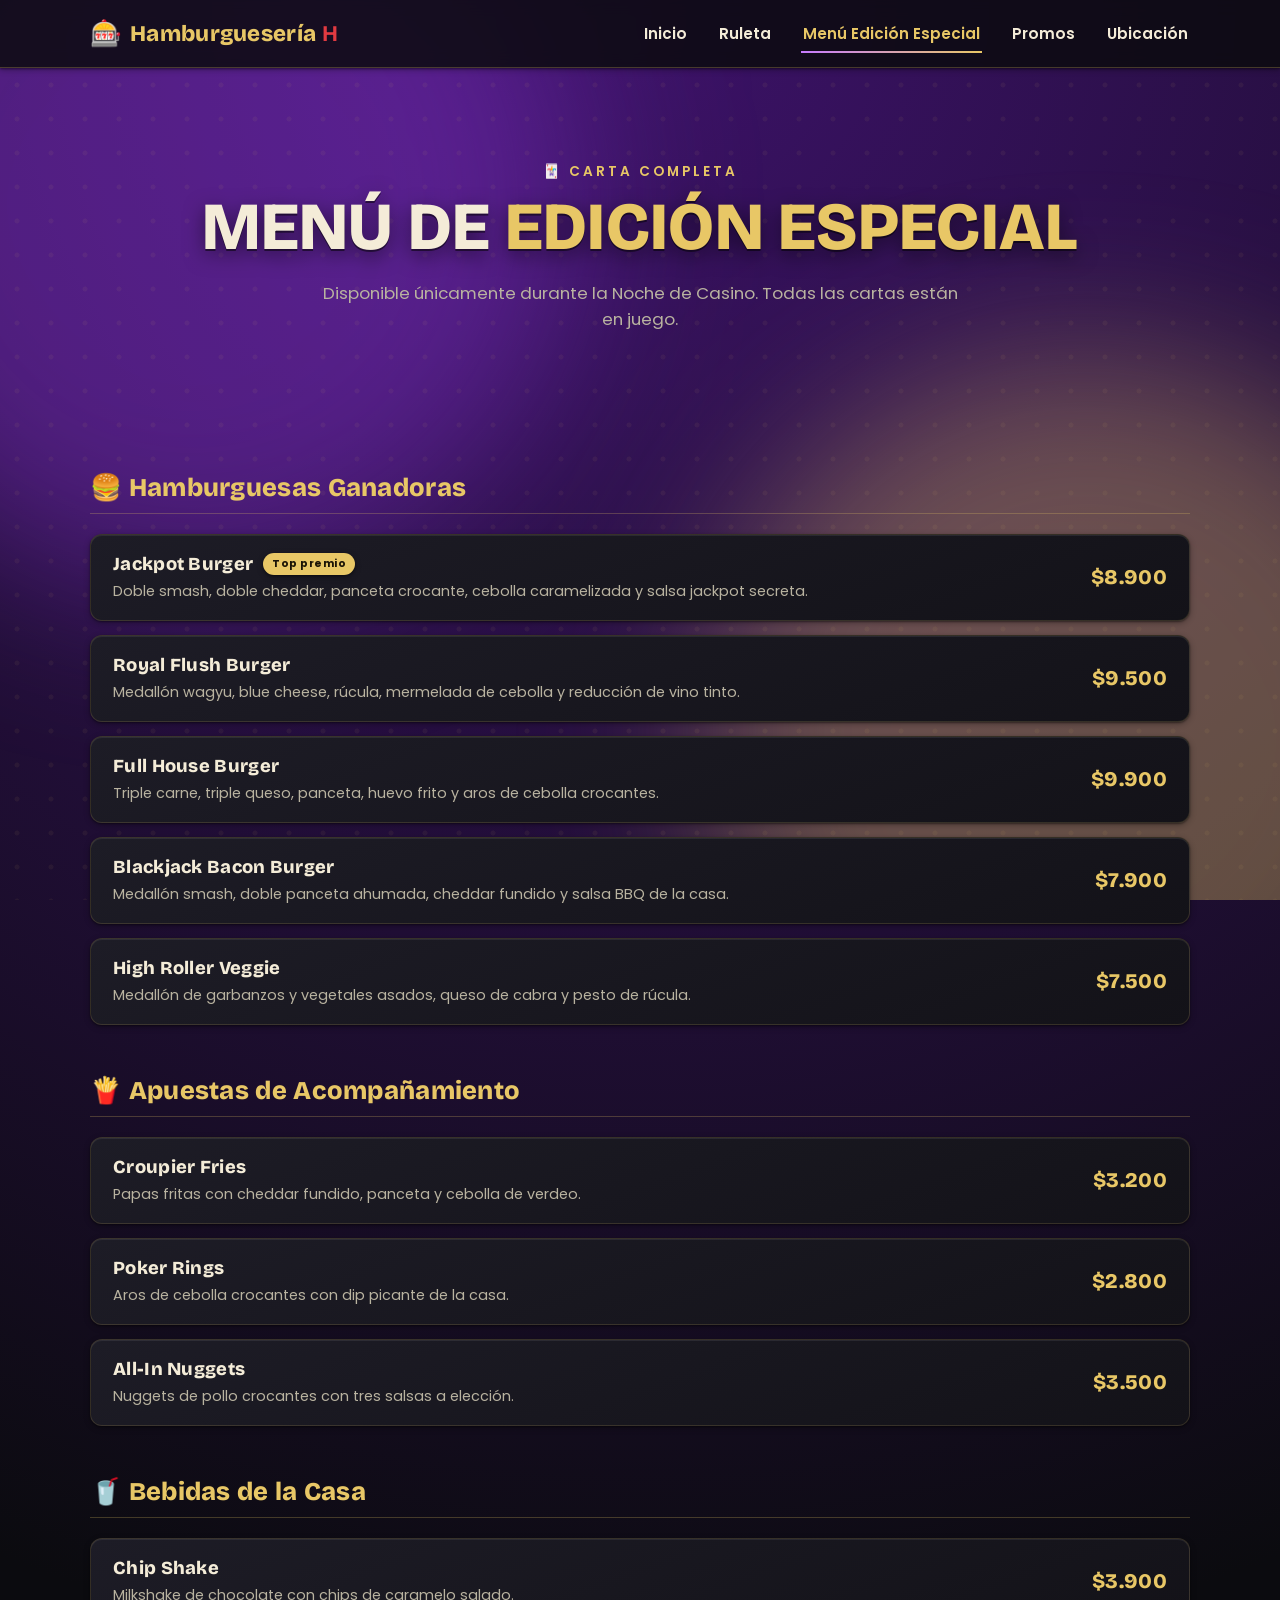
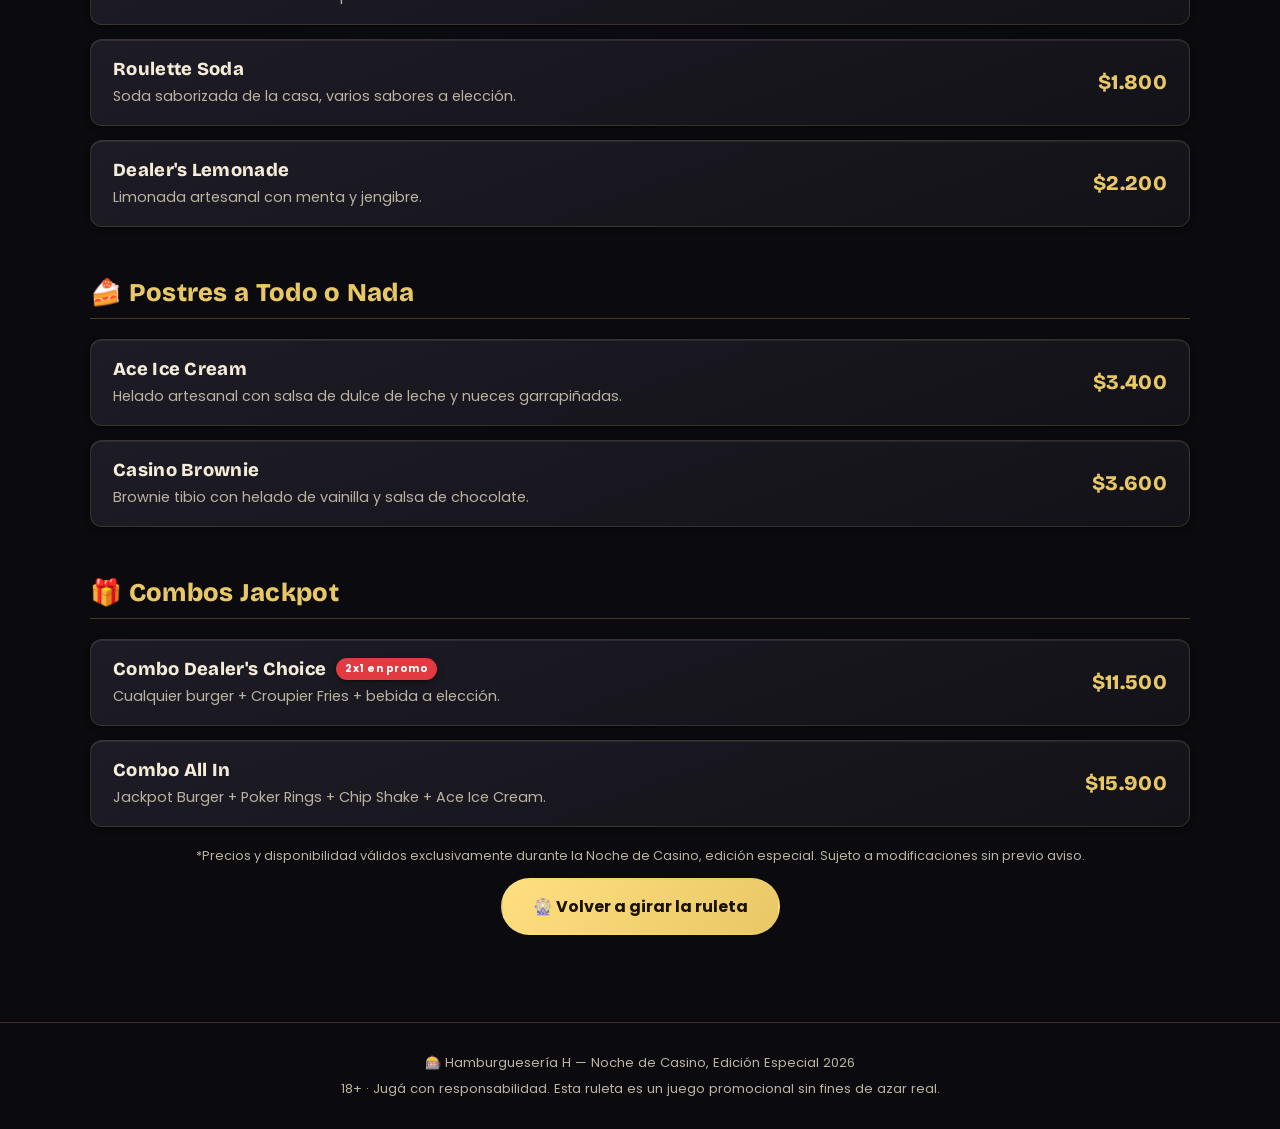
==== commit 07a53ecd: "Switch typography to Bricolage Grotesque and add a full elevation/depth system Replaces Unbounded wi" ====
--- a/menu.html
+++ b/menu.html
@@ -6,7 +6,7 @@
 <title>Menú Edición Especial | Hamburguesería H</title>
 <meta name="description" content="Carta completa de la Noche de Casino: hamburguesas, acompañamientos, bebidas y postres de edición especial.">
 <link rel="preconnect" href="https://fonts.googleapis.com">
-<link href="https://fonts.googleapis.com/css2?family=Unbounded:wght@400;600;700;800;900&family=Poppins:wght@400;600;700&display=swap" rel="stylesheet">
+<link href="https://fonts.googleapis.com/css2?family=Bricolage+Grotesque:opsz,wght@12..96,400..900&family=Poppins:wght@400;600;700&display=swap" rel="stylesheet">
 <link rel="stylesheet" href="css/styles.css">
 </head>
 <body>
--- a/css/styles.css
+++ b/css/styles.css
@@ -12,8 +12,16 @@
   --cream: #f4ecd8;
   --text-muted: #b9b3a0;
   --radius: 16px;
-  --shadow: 0 10px 30px rgba(0,0,0,.45);
   --ease-bounce: cubic-bezier(.34,1.56,.64,1);
+
+  /* ELEVATION SYSTEM */
+  --elev-1: 0 1px 2px rgba(0,0,0,.4), 0 2px 6px rgba(0,0,0,.3);
+  --elev-2: 0 4px 10px rgba(0,0,0,.4), 0 10px 24px rgba(0,0,0,.35);
+  --elev-3: 0 10px 24px rgba(0,0,0,.45), 0 24px 56px rgba(0,0,0,.4);
+  --elev-4: 0 18px 40px rgba(0,0,0,.5), 0 40px 90px rgba(0,0,0,.45);
+  --inset-hi: inset 0 1px 0 rgba(255,255,255,.08);
+  --inset-lo: inset 0 -1px 0 rgba(0,0,0,.45);
+  --card-bg: linear-gradient(160deg, #1d1c26, #131218);
 }
 
 *{box-sizing:border-box;}
@@ -28,8 +36,9 @@
 }
 
 h1,h2,h3,.brand-name,.spin-btn,.price,.promo-code span{
-  font-family:'Unbounded', sans-serif;
-  letter-spacing:.5px;
+  font-family:'Bricolage Grotesque', sans-serif;
+  font-weight:800;
+  letter-spacing:.3px;
 }
 
 /* AURORA AMBIENT BACKGROUND */
@@ -91,14 +100,15 @@
   background:rgba(11,11,15,.85);
   backdrop-filter:blur(8px);
   border-bottom:1px solid rgba(232,199,102,.25);
+  box-shadow:var(--elev-1);
+  transition:box-shadow .25s ease, background .25s ease;
 }
 .header-inner{
   display:flex; align-items:center; justify-content:space-between;
   padding:14px 20px;
   transition:padding .25s ease;
 }
-.site-header{transition:box-shadow .25s ease, background .25s ease;}
-.site-header.scrolled{box-shadow:0 8px 24px rgba(0,0,0,.5);}
+.site-header.scrolled{box-shadow:var(--elev-3);}
 .site-header.scrolled .header-inner{padding:8px 20px;}
 
 /* SCROLL PROGRESS BAR */
@@ -220,17 +230,19 @@
   color:#1a1305;
   animation:ctaPulse 2.4s ease-in-out infinite;
 }
-.btn-primary:hover{animation-play-state:paused;}
+.btn-primary:hover{animation-play-state:paused; box-shadow:var(--elev-3), var(--inset-hi);}
+.btn-primary:active{box-shadow:var(--elev-1);}
 @keyframes ctaPulse{
-  0%,100%{box-shadow:0 6px 20px rgba(232,199,102,.35), 0 0 0 0 rgba(157,59,242,.35);}
-  50%{box-shadow:0 6px 26px rgba(232,199,102,.5), 0 0 0 10px rgba(157,59,242,0);}
+  0%,100%{box-shadow:var(--elev-2), var(--inset-hi), 0 0 0 0 rgba(157,59,242,.35);}
+  50%{box-shadow:var(--elev-2), var(--inset-hi), 0 0 0 10px rgba(157,59,242,0);}
 }
 .btn-outline{
   border-color:var(--violet-2);
   color:var(--gold);
-  background:transparent;
-}
-.btn-outline:hover{background:rgba(157,59,242,.12); border-color:var(--gold);}
+  background:rgba(255,255,255,.02);
+  box-shadow:var(--elev-1);
+}
+.btn-outline:hover{background:rgba(157,59,242,.12); border-color:var(--gold); box-shadow:var(--elev-2);}
 
 /* HERO */
 .hero{padding:90px 0 60px; text-align:center;}
@@ -238,10 +250,11 @@
   color:var(--gold); text-transform:uppercase; letter-spacing:3px;
   font-size:.85rem; font-weight:600; margin-bottom:10px;
 }
-.hero h1{
+.hero h1, .menu-hero h1{
   font-size:clamp(2.4rem, 6vw, 4.2rem);
   margin:0 0 18px;
   line-height:1.05;
+  text-shadow:0 2px 0 rgba(0,0,0,.5), 0 6px 20px rgba(0,0,0,.5);
 }
 .glow{
   color:var(--gold);
@@ -273,12 +286,12 @@
   flex-wrap:wrap;
 }
 .countdown-item{
-  background:var(--black-2);
+  background:linear-gradient(160deg, #100f16, #1c1a24);
   border:1px solid rgba(199,123,255,.35);
   border-radius:12px;
   min-width:76px;
   padding:12px 6px;
-  box-shadow:0 0 16px rgba(157,59,242,.15);
+  box-shadow:0 0 16px rgba(157,59,242,.15), inset 0 2px 6px rgba(0,0,0,.6), inset 0 -1px 0 rgba(255,255,255,.05);
 }
 .countdown-item span.flip{animation:digitFlip .4s var(--ease-bounce);}
 @keyframes digitFlip{
@@ -286,7 +299,7 @@
   100%{transform:rotateX(0deg); opacity:1;}
 }
 .countdown-item span{
-  display:block; font-size:1.8rem; color:var(--gold); font-family:'Unbounded';
+  display:block; font-size:1.8rem; color:var(--gold); font-family:'Bricolage Grotesque'; font-weight:800;
   perspective:200px;
 }
 .countdown-item small{color:var(--text-muted); font-size:.7rem; letter-spacing:1px;}
@@ -297,6 +310,7 @@
   font-size:clamp(1.8rem, 4vw, 2.6rem);
   color:var(--gold);
   margin-bottom:8px;
+  text-shadow:0 2px 0 rgba(0,0,0,.5), 0 8px 20px rgba(0,0,0,.4);
 }
 .section-title::after{
   content:'';
@@ -341,7 +355,7 @@
   max-width:100%; height:auto;
   border-radius:50%;
   border:8px solid var(--gold);
-  box-shadow:var(--shadow), 0 0 40px rgba(232,199,102,.3);
+  box-shadow:var(--elev-4), 0 0 40px rgba(232,199,102,.3), var(--inset-hi);
 }
 .roulette-pointer{
   position:absolute; top:-6px; left:50%; transform:translateX(-50%);
@@ -359,11 +373,12 @@
   border:4px solid var(--gold);
   font-size:1.1rem;
   cursor:pointer;
-  box-shadow:0 8px 18px rgba(0,0,0,.5);
-  transition:transform .15s;
+  box-shadow:var(--elev-3), var(--inset-hi);
+  transition:transform .15s, box-shadow .15s;
   position:relative; z-index:2;
 }
-.spin-btn:hover:not(:disabled){transform:scale(1.05);}
+.spin-btn:hover:not(:disabled){transform:scale(1.05); box-shadow:var(--elev-4), var(--inset-hi), 0 0 30px rgba(157,59,242,.4);}
+.spin-btn:active:not(:disabled){box-shadow:var(--elev-1);}
 .spin-btn:disabled{opacity:.6; cursor:not-allowed;}
 .roulette-hint{text-align:center; margin-top:18px; color:var(--text-muted);}
 
@@ -382,7 +397,7 @@
   max-width:420px; width:100%;
   text-align:center;
   position:relative;
-  box-shadow:0 0 60px rgba(232,199,102,.25);
+  box-shadow:var(--elev-4), var(--inset-hi), 0 0 60px rgba(232,199,102,.25);
 }
 .modal-close{
   position:absolute; top:10px; right:14px;
@@ -398,11 +413,13 @@
   border:1px dashed var(--gold);
   border-radius:10px;
   padding:12px 16px; margin-bottom:14px;
+  box-shadow:inset 0 2px 8px rgba(0,0,0,.5);
 }
 .promo-code span{font-size:1.4rem; letter-spacing:3px; color:var(--gold);}
 .promo-code button{
   background:var(--gold); border:none; border-radius:8px;
   padding:8px 14px; font-weight:700; cursor:pointer;
+  box-shadow:var(--elev-1);
 }
 .modal-note{font-size:.85rem; color:var(--text-muted); margin-bottom:18px;}
 .modal-btn{width:100%;}
@@ -415,19 +432,21 @@
   perspective:1000px;
 }
 .menu-card{
-  background:var(--black-2);
+  background:var(--card-bg);
   border:1px solid rgba(232,199,102,.25);
   border-radius:var(--radius);
   padding:26px;
   position:relative;
   will-change:transform;
+  box-shadow:var(--elev-2), var(--inset-hi);
   transition:opacity .6s ease, transform .35s var(--ease-bounce), box-shadow .3s ease;
 }
-.menu-card:hover{transform:translateY(-6px); box-shadow:var(--shadow), 0 0 30px rgba(157,59,242,.2);}
+.menu-card:hover{transform:translateY(-6px); box-shadow:var(--elev-3), var(--inset-hi), 0 0 30px rgba(157,59,242,.2);}
 .card-badge{
   display:inline-block; font-size:.75rem; color:var(--gold);
   border:1px solid var(--gold); border-radius:999px;
   padding:3px 10px; margin-bottom:12px;
+  box-shadow:var(--elev-1);
 }
 .menu-card h3{margin:0 0 10px; color:var(--cream); font-size:1.4rem;}
 .menu-card p{color:var(--text-muted); font-size:.92rem; line-height:1.5; margin-bottom:16px;}
@@ -442,13 +461,14 @@
   perspective:1000px;
 }
 .promo-item{
-  text-align:center; background:var(--black-2);
+  text-align:center; background:var(--card-bg);
   border-radius:var(--radius); padding:30px 20px;
   border:1px solid rgba(232,199,102,.2);
   will-change:transform;
+  box-shadow:var(--elev-2), var(--inset-hi);
   transition:opacity .6s ease, transform .35s var(--ease-bounce), box-shadow .3s ease;
 }
-.promo-item:hover{box-shadow:var(--shadow), 0 0 30px rgba(157,59,242,.2);}
+.promo-item:hover{box-shadow:var(--elev-3), var(--inset-hi), 0 0 30px rgba(157,59,242,.2);}
 .promo-icon{font-size:2.4rem; display:block; margin-bottom:12px;}
 .promo-item h3{margin:0 0 8px; color:var(--gold-2);}
 .promo-item p{color:var(--text-muted); font-size:.92rem;}
@@ -462,14 +482,22 @@
 }
 .contact-list li{margin-bottom:12px; color:var(--text-muted);}
 .contact-card{
-  background:var(--black-2); border:1px solid rgba(232,199,102,.25);
+  background:var(--card-bg); border:1px solid rgba(232,199,102,.25);
   border-radius:var(--radius); padding:30px;
+  box-shadow:var(--elev-2), var(--inset-hi);
 }
 .contact-card h3{color:var(--gold); margin-top:0;}
 .reserve-form{display:flex; flex-direction:column; gap:14px;}
 .reserve-form input{
   padding:12px 14px; border-radius:10px; border:1px solid rgba(232,199,102,.3);
   background:rgba(255,255,255,.05); color:var(--cream); font-family:inherit;
+  box-shadow:inset 0 2px 6px rgba(0,0,0,.4);
+  transition:box-shadow .2s ease, border-color .2s ease;
+}
+.reserve-form input:focus{
+  outline:none;
+  border-color:var(--violet-2);
+  box-shadow:inset 0 2px 6px rgba(0,0,0,.4), 0 0 0 3px rgba(157,59,242,.25);
 }
 .reserve-form input::placeholder{color:var(--text-muted);}
 .form-note{color:var(--gold-2); font-size:.9rem; margin-top:8px; min-height:1.2em;}
@@ -494,19 +522,21 @@
 .menu-list{display:flex; flex-direction:column; gap:14px;}
 .menu-row{
   display:flex; justify-content:space-between; align-items:center; gap:20px;
-  background:var(--black-2);
+  background:var(--card-bg);
   border:1px solid rgba(232,199,102,.15);
   border-radius:12px;
   padding:18px 22px;
-  transition:border-color .2s, opacity .6s ease, transform .6s var(--ease-bounce);
-}
-.menu-row:hover{border-color:rgba(199,123,255,.5); transform:translateX(4px);}
+  box-shadow:var(--elev-1), var(--inset-hi);
+  transition:border-color .2s, box-shadow .2s ease, opacity .6s ease, transform .6s var(--ease-bounce);
+}
+.menu-row:hover{border-color:rgba(199,123,255,.5); transform:translateX(4px); box-shadow:var(--elev-2), var(--inset-hi);}
 .menu-row-info h3{margin:0 0 6px; font-size:1.15rem; color:var(--cream); display:flex; align-items:center; gap:10px; flex-wrap:wrap;}
 .menu-row-info p{margin:0; color:var(--text-muted); font-size:.9rem;}
 .menu-row .price{color:var(--gold); font-size:1.3rem; white-space:nowrap;}
 .tag{
   font-family:'Poppins',sans-serif; font-size:.65rem; font-weight:700;
   padding:3px 9px; border-radius:999px; letter-spacing:.5px;
+  box-shadow:var(--elev-1);
 }
 .tag-gold{background:var(--gold); color:#1a1305;}
 .tag-red{background:var(--red-2); color:#fff;}
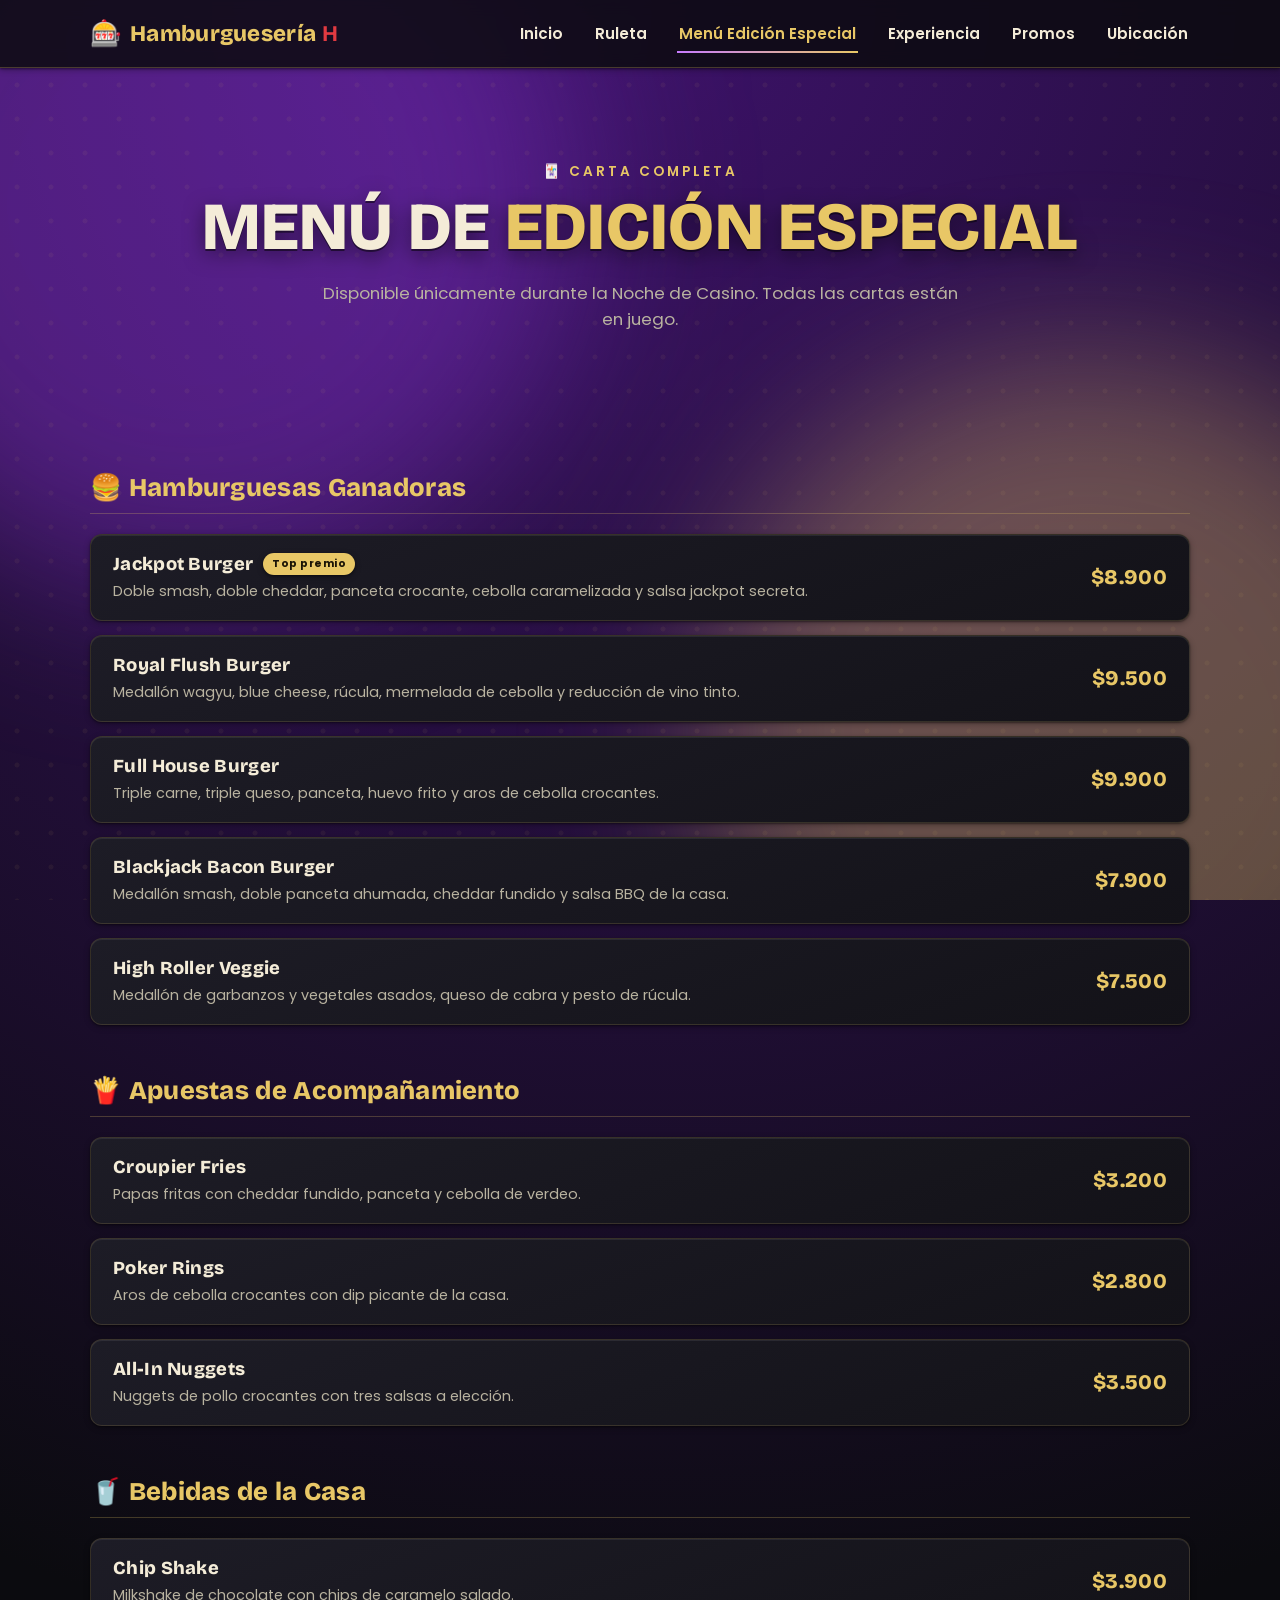
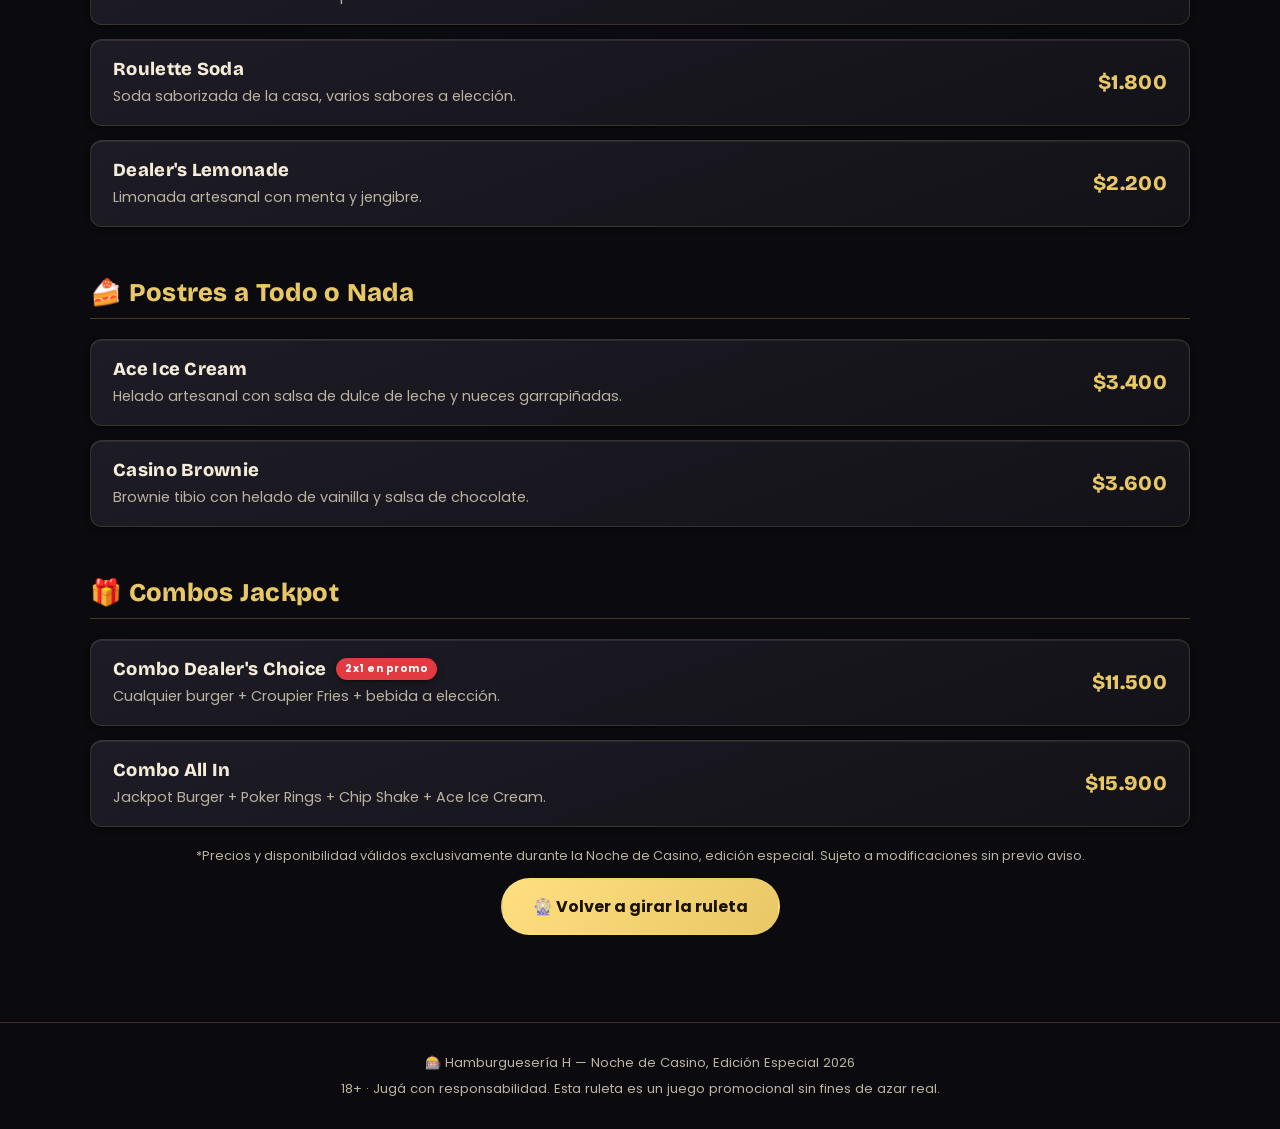
==== commit 4acd024d: "Add cinematic scroll experience page, adapted from a React/GSAP hero concept The repo is a plain HTM" ====
--- a/menu.html
+++ b/menu.html
@@ -37,6 +37,7 @@
       <a href="index.html">Inicio</a>
       <a href="index.html#ruleta">Ruleta</a>
       <a href="menu.html" class="active">Menú Edición Especial</a>
+      <a href="experiencia.html">Experiencia</a>
       <a href="index.html#promos">Promos</a>
       <a href="index.html#contacto">Ubicación</a>
     </nav>
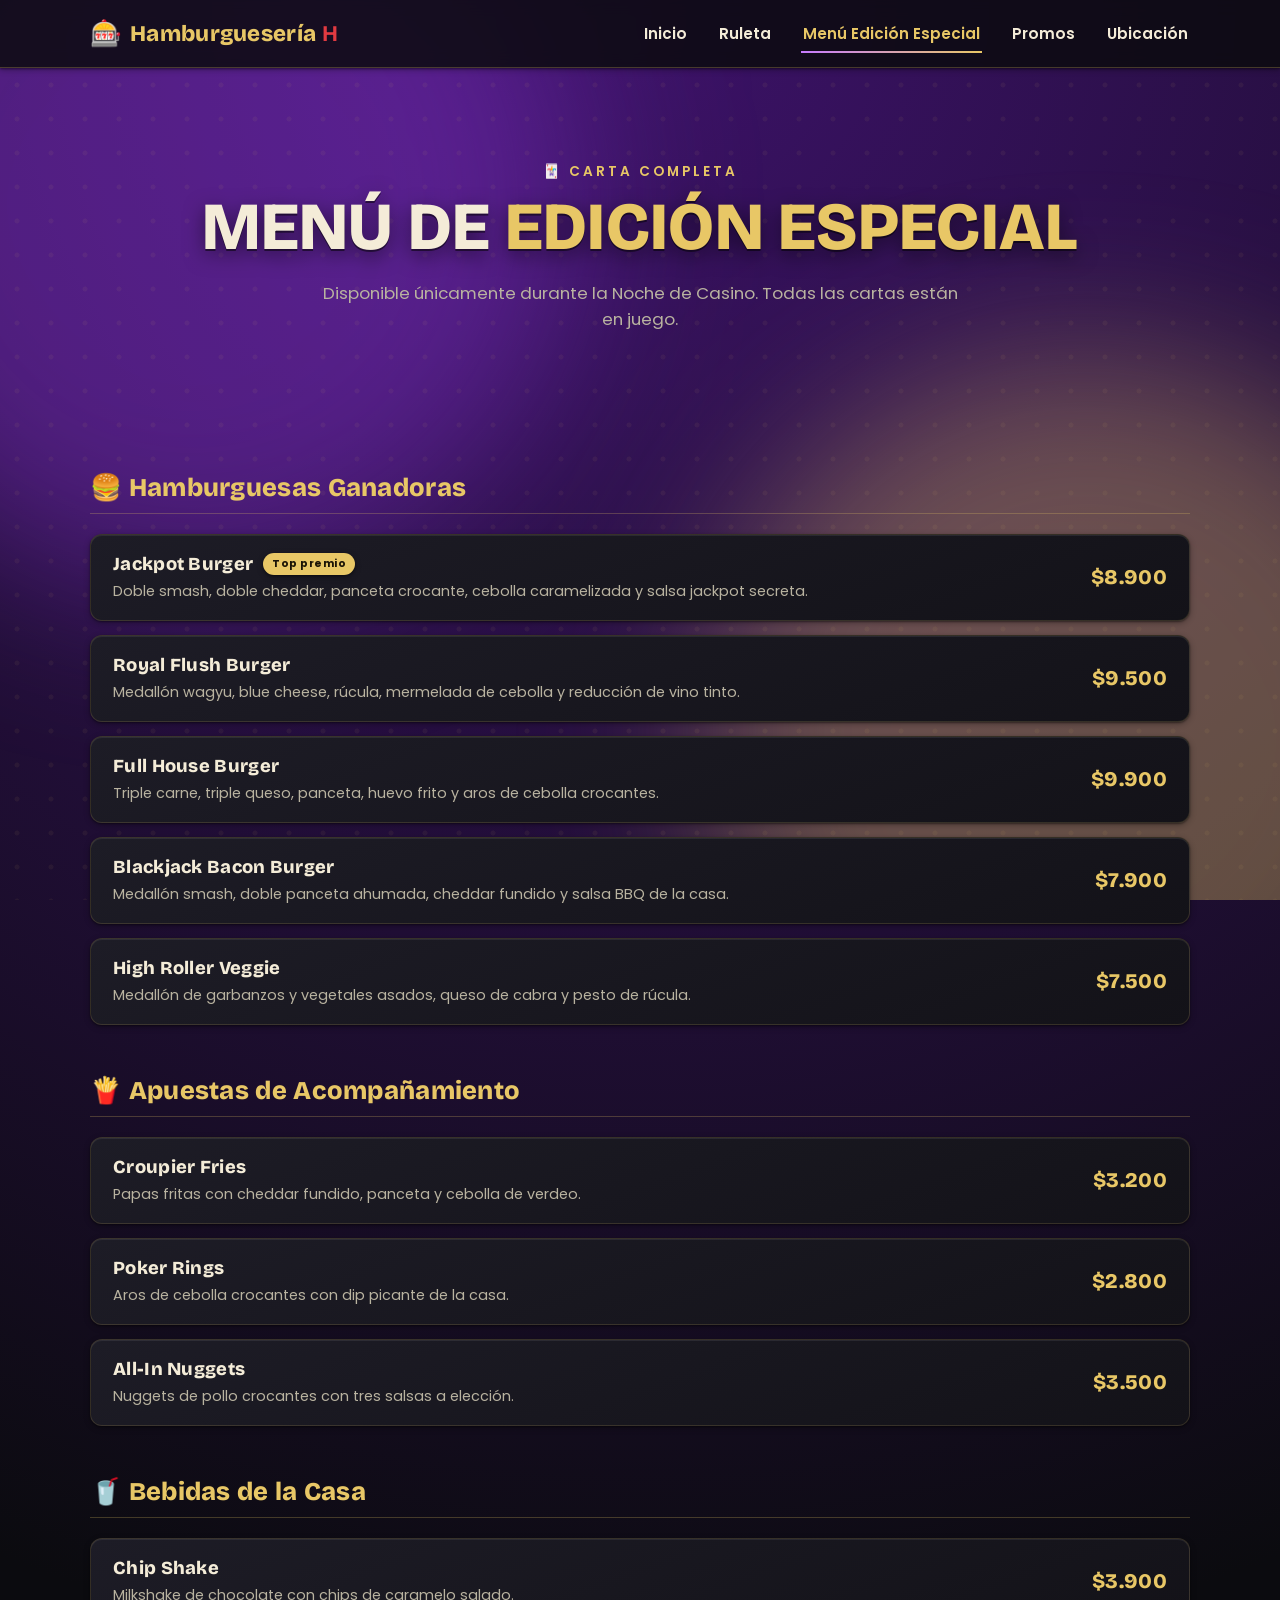
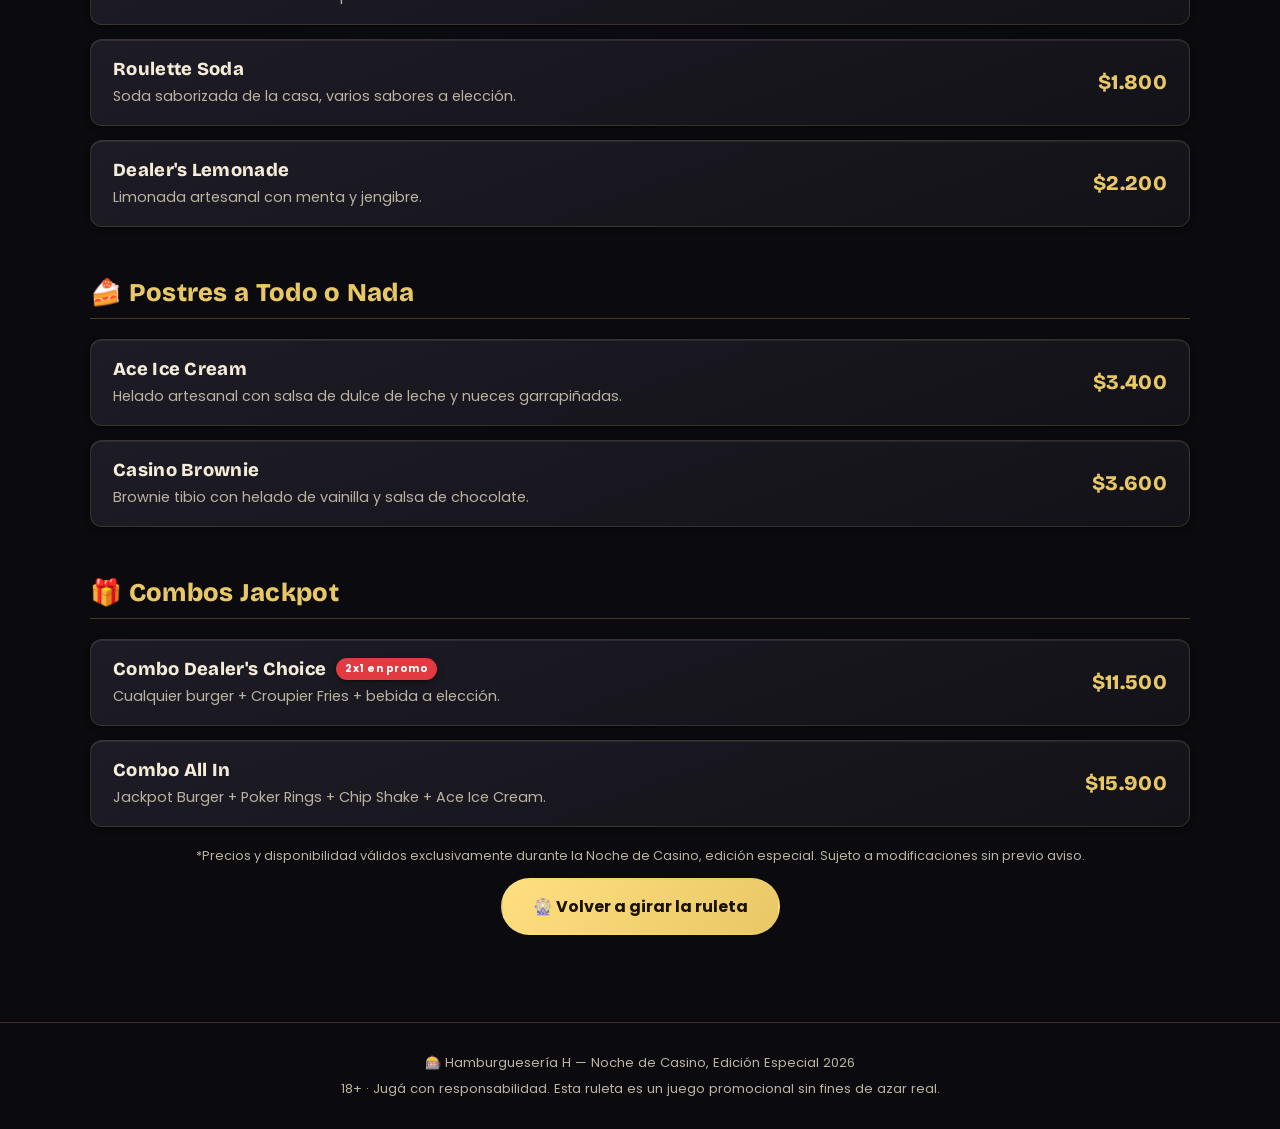
==== commit a0aa3da1: "Remove the cinematic experience page Didn't land well as a fit for the site, reverting to the landin" ====
--- a/menu.html
+++ b/menu.html
@@ -37,7 +37,6 @@
       <a href="index.html">Inicio</a>
       <a href="index.html#ruleta">Ruleta</a>
       <a href="menu.html" class="active">Menú Edición Especial</a>
-      <a href="experiencia.html">Experiencia</a>
       <a href="index.html#promos">Promos</a>
       <a href="index.html#contacto">Ubicación</a>
     </nav>
